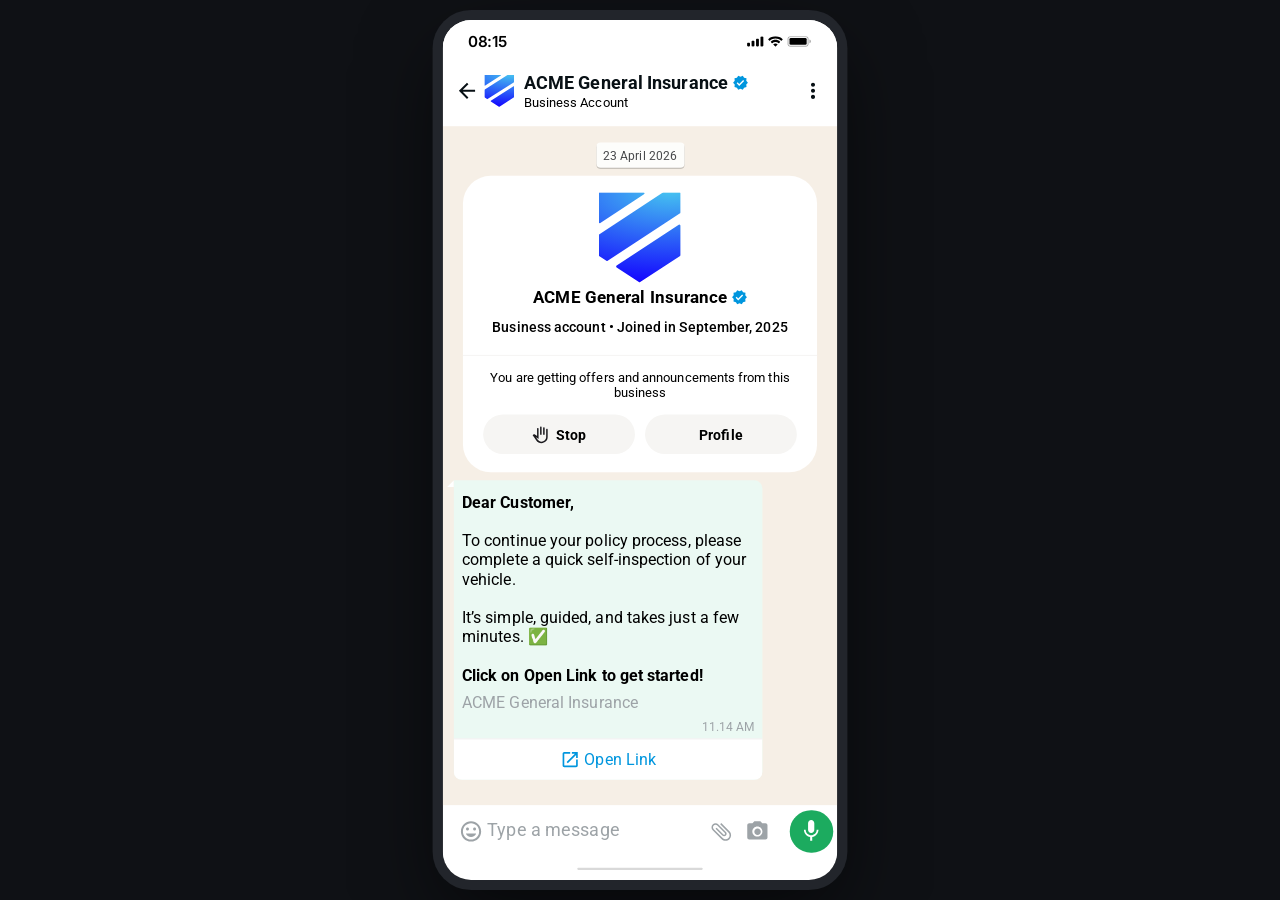
==== index.html @ b501cdfe "Initial commit: ACME Car Pre-Inspection prototype Co-Authored-By: Claude Opus 5.5 <noreply@anthropic" ====
<!doctype html>
<html lang="en">
<head>
<meta charset="utf-8">
<meta name="viewport" content="width=device-width, initial-scale=1, viewport-fit=cover, user-scalable=no">
<meta name="theme-color" content="#ffffff">
<title>ACME Car Pre-Inspection</title>


<link rel="stylesheet" href="css/fonts.css">
<link rel="stylesheet" href="css/base.css">
<link rel="stylesheet" href="css/screens/a-onboarding.css">
<link rel="stylesheet" href="css/screens/b-instructions.css">
<link rel="stylesheet" href="css/screens/c-stage1-photos.css">
<link rel="stylesheet" href="css/screens/d-videos.css">
<link rel="stylesheet" href="css/screens/e-walkaround.css">
<link rel="stylesheet" href="css/screens/f-review.css">
</head>
<body>
<div id="stage"></div>
<script src="js/core.js"></script>
<script src="js/components.js"></script>
<script src="js/screens/a-onboarding.js"></script>
<script src="js/screens/b-instructions.js"></script>
<script src="js/screens/c-stage1-photos.js"></script>
<script src="js/screens/d-videos.js"></script>
<script src="js/screens/e-walkaround.js"></script>
<script src="js/screens/f-review.js"></script>
<script src="js/flow.js"></script>
</body>
</html>
---- css/fonts.css ----
@font-face{font-family:'Poppins';font-style:normal;font-weight:400;font-display:swap;src:url(../assets/fonts/poppins-latin-400-normal.woff2) format('woff2');}
@font-face{font-family:'Inter';font-style:normal;font-weight:400;font-display:swap;src:url(../assets/fonts/inter-latin-400-normal.woff2) format('woff2');}
@font-face{font-family:'Poppins';font-style:normal;font-weight:500;font-display:swap;src:url(../assets/fonts/poppins-latin-500-normal.woff2) format('woff2');}
@font-face{font-family:'Inter';font-style:normal;font-weight:500;font-display:swap;src:url(../assets/fonts/inter-latin-500-normal.woff2) format('woff2');}
@font-face{font-family:'Poppins';font-style:normal;font-weight:600;font-display:swap;src:url(../assets/fonts/poppins-latin-600-normal.woff2) format('woff2');}
@font-face{font-family:'Inter';font-style:normal;font-weight:600;font-display:swap;src:url(../assets/fonts/inter-latin-600-normal.woff2) format('woff2');}
@font-face{font-family:'Poppins';font-style:normal;font-weight:700;font-display:swap;src:url(../assets/fonts/poppins-latin-700-normal.woff2) format('woff2');}
@font-face{font-family:'Inter';font-style:normal;font-weight:700;font-display:swap;src:url(../assets/fonts/inter-latin-700-normal.woff2) format('woff2');}
@font-face{font-family:'Inter';font-style:italic;font-weight:600;font-display:swap;src:url(../assets/fonts/inter-latin-600-italic.woff2) format('woff2');}
@font-face{font-family:'Montserrat';font-style:normal;font-weight:700;font-display:swap;src:url(../assets/fonts/montserrat-latin-700-normal.woff2) format('woff2');}
@font-face{font-family:'Roboto';font-style:normal;font-weight:400;font-display:swap;src:url(../assets/fonts/roboto-latin-400-normal.woff2) format('woff2');}
---- css/base.css ----
/* ACME Car Pre-Inspection prototype — tokens + shared components (values from Figma "ACME - V1") */
:root {
  --brand-primary: #1c3095;
  --brand-dark: #1a1a1a;
  --brand-light: #ffffff;
  --surface-bg: #ffffff;
  --surface-bg-brand: #f4f8fe;
  --fg-inverted: #ffffff;
  --fg-brand: #1c3095;
  --heading: #002767;
  --text: #212529;
  --grey: #9e9e9e;
  --success: #018522;
  --badge: #ffe8a1;
  --icon-btn-from: #fafafa;
  --icon-btn-to: #e7eefc;
  --font-primary: 'Poppins', sans-serif;
  --font-secondary: 'Inter', sans-serif;
  --status-h: 0px; /* set to 34px when the device frame (status bar) is visible */
}

* { box-sizing: border-box; margin: 0; padding: 0; }
html, body { height: 100%; }
body {
  background: #0f1115;
  overflow: hidden;
  font-family: var(--font-secondary);
  color: var(--text);
  -webkit-font-smoothing: antialiased;
  -webkit-tap-highlight-color: transparent;
  overscroll-behavior: none;
}
button { font: inherit; color: inherit; background: none; border: 0; cursor: pointer; }
img { display: block; }
p { word-break: break-word; }
[data-go], [data-action] { cursor: pointer; user-select: none; }

/* ---------- stage & screen ---------- */
#stage { position: fixed; left: 0; top: 0; transform-origin: 0 0; overflow: hidden; }
html.framed:not(.shot) #stage { border-radius: 28px; box-shadow: 0 0 0 10px #22252b, 0 30px 80px rgba(0,0,0,.6); }
.screen {
  position: relative; width: 100%; height: 100%; overflow: hidden;
  display: flex; flex-direction: column; align-items: center;
  background: var(--surface-bg);
}
.screen.scroll { overflow-y: auto; overflow-x: hidden; -webkit-overflow-scrolling: touch; }
.device-only { display: none !important; }
html.framed .device-only { display: flex !important; }
/* landscape on a phone: status bar keeps its slot (stage is shifted up by 34px) but is invisible */
html.phone-land .status-bar.device-only { display: flex !important; visibility: hidden; }

/* ---------- device chrome (desktop preview only) ---------- */
.status-bar {
  background: #fff; width: 100%; flex-shrink: 0;
  padding: 12px 24px 4px; align-items: center; justify-content: space-between;
}
.status-bar .time { font: 600 15px/normal 'Inter', sans-serif; letter-spacing: -0.3px; width: 40px; text-align: center; color: #000; }
.status-bar img { width: 67px; height: 11.333px; }
.chrome-ui {
  background: #fff; width: 100%; height: 56px; flex-shrink: 0;
  padding: 12px 13px 8px 10px; gap: 11px; align-items: center;
}
.chrome-ui .ic { width: 24px; height: 24px; flex-shrink: 0; }
.chrome-ui .cu-address { flex: 1 0 0; min-width: 1px; height: 36px; border-radius: 18px; background: #f1f3f4; position: relative; overflow: hidden; }
.chrome-ui .cu-content { position: absolute; left: 13px; top: 50%; transform: translateY(-50%); display: flex; gap: 10px; align-items: center; }
.chrome-ui .cu-content img { width: 14.139px; height: 12.608px; }
.chrome-ui .cu-url { font: 400 15px/13px 'Roboto', sans-serif; color: #000; white-space: nowrap; }
.chrome-ui .cu-url span { color: #4d4d4d; }
.chrome-ui .cu-right { display: flex; gap: 10px; align-items: center; }
.home-bar { width: 124px; height: 2px; border-radius: 10px; background: #d9d9d9; flex-shrink: 0; }
.home-indicator { width: 100%; justify-content: center; padding: 10px 0; flex-shrink: 0; }

/* ---------- header / navbar ---------- */
.header { display: flex; flex-direction: column; width: 100%; flex-shrink: 0; overflow: hidden; position: relative; z-index: 5; }
.navbar { height: 60px; width: 100%; display: flex; align-items: center; justify-content: space-between; padding: 12px 16px; }
.navbar .lhs { width: 96px; display: flex; align-items: center; flex-shrink: 0; }
.navbar .lhs img { width: 32.65px; height: 35.744px; }
.navbar .rhs { width: 100px; display: flex; gap: 8px; align-items: center; justify-content: flex-end; flex-shrink: 0; }
.icon-btn {
  width: 40px; height: 40px; border-radius: 100px; padding: 12px; flex-shrink: 0; position: relative;
  display: flex; align-items: center; justify-content: center;
  background: linear-gradient(to bottom, var(--icon-btn-from), var(--icon-btn-to));
  border: 1px solid #fff;
}
.icon-btn img { width: 20px; height: 20px; }
.icon-btn .ring { position: absolute; left: 50%; top: 50%; width: 40px; height: 40px; transform: translate(-50%, -50%) rotate(-90deg); pointer-events: none; }
.icon-btn .ring circle { fill: none; stroke: #002767; stroke-width: 1.6; }
.icon-btn .ring .track { opacity: .2; }
.icon-btn.muted img { opacity: .35; }
.icon-btn.muted .ring { display: none; }

/* stepper */
.stepper { display: flex; align-items: center; flex-shrink: 0; }
.step { display: flex; gap: 2px; align-items: center; justify-content: center; padding: 4px 6px; border-radius: 30px; flex-shrink: 0; border: 1px solid transparent; }
.step img { width: 12px; height: 12px; }
.step span { font: 500 10px/1.25 var(--font-primary); color: var(--brand-primary); white-space: nowrap; }
.step.current { background: var(--surface-bg-brand); }
.step.current.captured { border-color: var(--brand-primary); }
.step.done { background: var(--surface-bg-brand); }
.on-dark .step.done { background: var(--surface-bg); }
.step.todo { background: var(--surface-bg); border-color: var(--grey); }
.step.todo span { color: var(--grey); }
.step-line { width: 20px; height: 1px; flex-shrink: 0; background: var(--grey); opacity: .7; }

/* ---------- footer & buttons ---------- */
.footer { display: flex; flex-direction: column; gap: 12px; align-items: center; padding: 8px 0; width: 100%; flex-shrink: 0; }
.footer-row { display: flex; gap: 10px; height: 60px; align-items: center; justify-content: center; padding: 0 20px; width: 100%; }
.btn {
  display: flex; align-items: center; justify-content: center; padding: 16px 20px; border-radius: 10px;
  font: 700 16px/normal var(--font-secondary); letter-spacing: .5px; white-space: nowrap; text-align: center;
}
.btn-primary { background: var(--brand-primary); color: var(--fg-inverted); flex: 1 0 0; min-width: 1px; }
.btn-outline { background: #fff; border: 1px solid var(--brand-primary); color: var(--fg-brand); flex-shrink: 0; }
.btn[disabled], .btn.disabled { opacity: .4; pointer-events: none; }
.btn-modal { padding: 12px 16px; border-radius: 8px; width: 100%; flex: none; }

/* ---------- capture (landscape camera) ---------- */
.capture { background: #000; }
.cam-slot { position: absolute; inset: 0; overflow: hidden; background: #111; }
.cam-slot video, .cam-slot .cam-fallback { position: absolute; inset: 0; width: 100%; height: 100%; object-fit: cover; }
.cam-slot video { transform-origin: 50% 50%; }
.capture .header { position: absolute; left: 0; top: 0; }
.capture .navbar { background: transparent; }
.cutout { position: absolute; box-shadow: 0 0 0 3000px rgba(33,37,41,.7); pointer-events: none; z-index: 1; }
.cutout.ring::after { content: ''; position: absolute; inset: 1px; border: 2px solid rgba(255,255,255,.3); border-radius: 19px; }
.capture-col {
  position: absolute; right: 0; bottom: 0; height: 355px; padding: 0 20px; z-index: 4;
  display: flex; flex-direction: column; gap: 4px; align-items: center; justify-content: center;
}
.shutter { width: 56px; height: 56px; border-radius: 116.667px; background: #fff; position: relative; overflow: hidden; flex-shrink: 0; }
.shutter img { position: absolute; left: 14px; top: 14px; width: 28px; height: 28px; }
.shutter-label { font: 600 12px/normal var(--font-secondary); color: #fff; text-align: center; white-space: nowrap; }
.zoom { position: absolute; bottom: 30px; left: 32.5px; display: flex; flex-direction: column; gap: 4px; align-items: flex-start; border-radius: 5px; }
.zoom button { padding: 6px 10px; border-radius: 99px; font: 600 14px/normal var(--font-secondary); color: var(--brand-light); text-align: center; }
.zoom button.on { background: var(--brand-light); color: var(--brand-dark); }
.info-badge {
  position: absolute; left: 50%; bottom: 40px; transform: translateX(-50%); z-index: 4;
  background: rgba(33,37,41,.7); padding: 4px 10px; border-radius: 30px; display: flex; gap: 4px; align-items: center;
  font: 500 11px/1.2 'Inter', sans-serif; color: #fff; white-space: nowrap;
}
.capture .home-indicator { position: absolute; bottom: 0; left: 0; z-index: 4; }

/* instruction modal over capture */
.instr-overlay { position: absolute; left: 0; right: 0; top: var(--status-h); bottom: 0; background: rgba(0,0,0,.7); z-index: 10; overflow: hidden; }
.instr-modal {
  position: absolute; left: 50%; bottom: 32px; transform: translateX(-50%);
  width: 480px; height: 292px; padding: 20px; border-radius: 16px; overflow: hidden;
  border: 1px solid var(--brand-light); background: var(--brand-light);
  display: flex; flex-direction: column; align-items: center; justify-content: space-between;
  box-shadow: 0 241px 67px 0 rgba(0,39,103,0), 0 154px 62px 0 rgba(0,39,103,.01), 0 87px 52px 0 rgba(0,39,103,.05), 0 39px 39px 0 rgba(0,39,103,.09), 0 10px 21px 0 rgba(0,39,103,.1);
}
.instr-modal .bg { position: absolute; left: -1px; top: -1px; width: 480px; height: 292px; pointer-events: none; }
.instr-modal .title { position: relative; font: 600 24px/1.2 var(--font-primary); color: var(--brand-light); text-align: center; width: 100%; }
.instr-modal .btn { position: relative; }

/* captured review (landscape) */
.captured-img { flex: 1 0 0; min-height: 1px; aspect-ratio: 662/272; border-radius: 12px; overflow: hidden; position: relative; background: #e9edf5; cursor: zoom-in; }
.captured-img img, .captured-img video { position: absolute; inset: 0; width: 100%; height: 100%; object-fit: cover; }
.captured-footer { width: 480px; }

/* fullscreen preview */
.fs { background: #000; }
.fs .media { flex: 1 0 0; min-height: 1px; aspect-ratio: 662/272; position: relative; overflow: hidden; }
.fs .media img, .fs .media video { position: absolute; inset: 0; width: 100%; height: 100%; object-fit: cover; }
.fs .close { position: absolute; right: 20px; top: calc(var(--status-h) + 10px); width: 40px; height: 40px; padding: 12px; border-radius: 100px; display: flex; align-items: center; justify-content: center; z-index: 5; }
.fs .close img { width: 24px; height: 24px; flex-shrink: 0; }

/* camera unavailable notice */
.cam-error { position: absolute; left: 50%; top: 50%; transform: translate(-50%,-50%); color: #fff; font: 500 13px/1.4 var(--font-secondary); text-align: center; width: 360px; z-index: 3; }
.cam-error label { display: inline-block; margin-top: 10px; padding: 8px 14px; border-radius: 8px; background: #fff; color: var(--brand-primary); font-weight: 700; cursor: pointer; }

/* screen index (review helper) */
.index-list { width: 100%; padding: 16px; display: flex; flex-direction: column; gap: 4px; }
.index-list a { font: 500 13px/1.4 var(--font-secondary); color: var(--brand-primary); text-decoration: none; padding: 6px 8px; border-radius: 6px; background: var(--surface-bg-brand); }
.index-list h3 { font: 600 14px/1.4 var(--font-primary); margin-top: 12px; color: var(--heading); }
.captured { background: #fff; }
---- css/screens/a-onboarding.css ----
/* Group A — Entry & Onboarding */

/* Welcome (516:22300) */
.welcome { background: var(--surface-bg-brand); }
.welcome .header { background: transparent; }
.welcome .welcome-fade { position: absolute; left: 0; top: 90px; width: 390px; height: 195px; background: linear-gradient(to bottom, #fff, rgba(255,255,255,0)); pointer-events: none; }
html:not(.framed) .welcome .welcome-fade { top: 0; }
.welcome .body { flex: 1 0 0; min-height: 1px; width: 100%; padding: 0 20px 20px; display: flex; flex-direction: column; gap: 32px; position: relative; }
.welcome .hero { flex: 1 0 0; min-height: 1px; display: flex; flex-direction: column; gap: 32px; align-items: center; padding-top: 12px; width: 100%; }
.welcome .title { font: 700 28px/1.2 var(--font-primary); color: #002767; text-align: center; width: 100%; }
.welcome .plate-card {
  flex: 1 0 0; min-height: 1px; width: 100%; padding: 20px; border-radius: 20px; overflow: hidden;
  background: #f7f7f7; border: 1px solid #fff; display: flex; align-items: center; justify-content: center;
  box-shadow: 0 87px 52px 0 rgba(0,39,103,.05);
}
.welcome .plate { background: #f2f2f2; border: 2px solid #808080; border-radius: 6px; padding: 6px 12px; font: 700 20px/1.2 'Montserrat', sans-serif; color: #212529; white-space: nowrap; }
.welcome .content { display: flex; flex-direction: column; gap: 8px; width: 100%; }
.welcome .copy { display: flex; flex-direction: column; gap: 4px; text-align: center; color: #212529; line-height: 1.2; }
.welcome .copy .h { font: 600 16px/1.2 var(--font-primary); }
.welcome .copy .s { font: 400 12px/1.2 var(--font-secondary); }
.welcome .badges { display: flex; flex-wrap: wrap; gap: 8px; justify-content: center; align-items: center; }
.welcome .badge { background: var(--badge); display: flex; gap: 4px; align-items: center; justify-content: center; padding: 4px 10px; border-radius: 30px; }
.welcome .badge img { width: 12px; height: 12px; }
.welcome .badge span { font: 600 11px/1 var(--font-primary); color: #212529; white-space: nowrap; }
.welcome .steps-card { background: #fff; border-radius: 20px; padding: 20px; width: 100%; flex-shrink: 0; filter: drop-shadow(0 87px 26px rgba(0,39,103,.05)); display: flex; flex-direction: column; gap: 8px; }
.welcome .icons { display: flex; align-items: center; width: 100%; }
.welcome .icons .col { flex: 1 0 0; min-width: 1px; display: flex; align-items: center; justify-content: center; }
.welcome .icons .line { flex: 1 0 0; min-width: 1px; height: 0; border-top: 1px dashed rgba(28,48,149,.3); }
.welcome .icons .line.none { border-color: transparent; }
.welcome .icons .tile { width: 48px; height: 48px; border-radius: 8px; background: #e7eefc; position: relative; overflow: hidden; flex-shrink: 0; }
.welcome .icons .tile img { position: absolute; left: 4px; top: 4px; width: 40px; height: 40px; }
.welcome .texts { display: flex; gap: 4px; align-items: flex-start; text-align: center; color: #212529; }
.welcome .texts > div { flex: 1 0 0; min-width: 1px; display: flex; flex-direction: column; gap: 4px; align-self: stretch; }
.welcome .texts .h { font: 600 14px/1.2 var(--font-primary); }
.welcome .texts .s { font: 400 12px/1.35 var(--font-secondary); }
.welcome .info-line { display: flex; gap: 4px; align-items: center; justify-content: center; width: 100%; }
.welcome .info-line img { width: 16px; height: 16px; }
.welcome .info-line p { font: 400 12px/1.2 var(--font-secondary); color: #018522; white-space: nowrap; }

/* Volume warning (516:22323) — Welcome underneath + modal */
.volume .vol-overlay { position: absolute; left: 0; right: 0; top: 90px; bottom: 0; background: rgba(0,0,0,.7); z-index: 20; overflow: hidden; display: flex; align-items: center; justify-content: center; }
html:not(.framed) .volume .vol-overlay { top: 0; }
.volume .vol-modal {
  width: 358px; height: 330px; padding: 24px; border-radius: 16px; overflow: hidden; background: var(--brand-light);
  display: flex; flex-direction: column; align-items: center;
  box-shadow: 0 241px 67px 0 rgba(0,39,103,0), 0 154px 62px 0 rgba(0,39,103,.01), 0 87px 52px 0 rgba(0,39,103,.05), 0 39px 39px 0 rgba(0,39,103,.09), 0 10px 21px 0 rgba(0,39,103,.1);
}
.volume .vol-copy { display: flex; flex-direction: column; gap: 8px; width: 100%; text-align: center; flex-shrink: 0; }
.volume .vol-copy .t { font: 700 24px/1.2 var(--font-primary); color: var(--brand-dark); height: 29px; }
.volume .vol-copy .d { font: 400 14px/1.35 var(--font-secondary); color: #212529; }
.volume .vol-img { flex: 1 0 0; min-height: 1px; aspect-ratio: 1536/1024; position: relative; }
.volume .vol-img img { position: absolute; inset: 0; width: 100%; height: 100%; object-fit: cover; }
.volume .vol-foot { display: flex; width: 100%; flex-shrink: 0; }
.volume .vol-foot .btn { flex: 1 0 0; }

/* Loading (2:1402) + Submitting (536:34632) */
.loading-a { background: var(--surface-bg); }
.loading-a .body { flex: 1 0 0; min-height: 1px; width: 100%; padding: 20px; display: flex; flex-direction: column; gap: 32px; align-items: center; justify-content: center; }
.loading-a .brand { width: 77.393px; height: 84.728px; }
.loading-a .col { display: flex; flex-direction: column; gap: 20px; align-items: center; width: 100%; }
.loading-a .plate { position: relative; overflow: hidden; background: #f2f2f2; border: 2px solid #808080; border-radius: 6px; padding: 6px 12px; display: flex; align-items: center; justify-content: center; }
.loading-a .plate p { position: relative; font: 700 20px/1.2 'Montserrat', sans-serif; color: #212529; white-space: nowrap; text-align: center; }
.loading-a .shine { position: absolute; left: -76px; top: -26px; width: 80px; height: 100px; animation: a-plate-shine 1.6s ease-in-out infinite; }
.loading-a .shine i { position: absolute; width: 20px; height: 80px; left: 20.66px; top: 1.64px; background: #ccc; transform: rotate(30deg); }
.loading-a .shine i + i { width: 10px; left: 45.65px; top: 13.14px; }
@keyframes a-plate-shine { 0% { transform: translateX(0); } 65%, 100% { transform: translateX(300px); } }
.loading-a .msg { font: 400 12px/1.2 var(--font-secondary); color: #212529; text-align: center; width: 100%; }

/* Prerequisites (77:9413 …) */
.prereq { background: var(--surface-bg-brand); }
.prereq .header { background: transparent; }
.prereq .prereq-fade { position: absolute; left: 0; top: 90px; width: 390px; height: 195px; background: linear-gradient(to bottom, #fff, rgba(255,255,255,0)); pointer-events: none; }
html:not(.framed) .prereq .prereq-fade { top: 0; }
.prereq .body { flex: 1 0 0; min-height: 1px; width: 100%; padding: 20px; display: flex; flex-direction: column; gap: 12px; position: relative; }
.prereq.done .body { padding-bottom: 20px; }
.prereq .titles { display: flex; flex-direction: column; gap: 8px; width: 100%; flex-shrink: 0; }
.prereq .titles .h { font: 700 28px/1.2 var(--font-primary); color: #002767; white-space: pre-wrap; }
.prereq .titles .s { font: 400 16px/1.5 var(--font-secondary); color: #212529; }
.prereq .card {
  flex: 1 0 0; min-height: 1px; width: 100%; overflow-x: hidden; overflow-y: auto; scrollbar-width: none; background: var(--surface-bg); border-radius: 20px; padding: 16px 12px;
  display: flex; flex-direction: column; gap: 16px; box-shadow: 0 87px 52px 0 rgba(0,39,103,.05);
}
.prereq .tabs { display: flex; gap: 12px; height: 5px; width: 100%; flex-shrink: 0; }
.prereq .tabs > div { flex: 1 0 0; min-width: 1px; height: 5px; border-radius: 99px; background: #f7f7f7; transition: background .3s; }
.prereq .tabs > div.on { background: var(--brand-primary); }
.prereq .list { display: flex; flex-direction: column; gap: 8px; width: 100%; }
.prereq .pi { padding: 12px; border-radius: 12px; width: 100%; display: flex; flex-direction: column; gap: 12px; }
.prereq .pi.open { background: var(--surface-bg-brand); }
.prereq .pi-row { display: flex; gap: 12px; align-items: center; width: 100%; }
.prereq .pi.open .pi-row { align-items: flex-start; }
.prereq .pi-icon { width: 36px; height: 36px; border-radius: 6px; background: var(--surface-bg-brand); position: relative; overflow: hidden; flex-shrink: 0; }
.prereq .pi-icon img { position: absolute; left: 3px; top: 3px; width: 30px; height: 30px; }
.prereq .pi-body { flex: 1 0 0; min-width: 1px; display: flex; flex-direction: column; gap: 4px; color: #212529; line-height: 1.2; }
.prereq .pi-body .h { font: 600 14px/1.2 var(--font-primary); }
.prereq .pi-body .s { font: 400 12px/1.2 var(--font-secondary); }
.prereq .pi-state { width: 22px; height: 22px; flex-shrink: 0; }
.prereq .pi-cta { display: flex; justify-content: flex-end; width: 100%; }
.prereq .pi-done { flex: none; padding: 12px 16px; border-radius: 8px; line-height: 19px; }

/* WhatsApp (2:1418) */
@font-face { font-family: 'Roboto'; font-style: normal; font-weight: 500; font-display: swap; src: url(../../assets/a/roboto-latin-500-normal.woff2) format('woff2'); }
@font-face { font-family: 'Roboto'; font-style: normal; font-weight: 700; font-display: swap; src: url(../../assets/a/roboto-latin-700-normal.woff2) format('woff2'); }
.wa { background: #fff; font-family: 'Roboto', sans-serif; color: #000; }
.wa .wa-status { width: 100%; flex-shrink: 0; display: flex; flex-direction: column; }
.wa .ic24 { width: 24px; height: 24px; flex-shrink: 0; }
.wa .wa-bar { background: #fff; width: 100%; height: 70px; flex-shrink: 0; display: flex; gap: 4px; align-items: center; padding: 16px 12px; }
.wa .biz { flex: 1 0 0; min-width: 1px; display: flex; gap: 8px; align-items: center; }
.wa .biz-logo { width: 32px; height: 32px; border-radius: 999px; display: flex; align-items: center; justify-content: center; flex-shrink: 0; }
.wa .biz-logo img { width: 29.022px; height: 31.773px; flex-shrink: 0; }
.wa .biz-text { flex: 1 0 0; min-width: 1px; display: flex; flex-direction: column; gap: 2px; justify-content: center; }
.wa .biz-name { display: flex; gap: 4px; align-items: center; }
.wa .biz-name p { font: 700 18px/normal 'Roboto', sans-serif; color: #081015; white-space: nowrap; }
.wa .biz-name img { width: 16px; height: 16px; }
.wa .biz-sub { font: 400 13px/normal 'Roboto', sans-serif; color: #000; }
.wa .wa-chat { flex: 1 0 0; min-height: 1px; width: 100%; background: #f6efe6; overflow-x: hidden; overflow-y: auto; scrollbar-width: none; display: flex; align-items: flex-start; }
.wa .wa-stack { flex: 1 0 0; min-width: 1px; display: flex; flex-direction: column; gap: 8px; justify-content: flex-end; padding: 16px 4px 10px; }
.wa .wa-date { display: flex; justify-content: center; padding: 0 10px; width: 100%; flex-shrink: 0; }
.wa .wa-date span { background: #fdfdfb; height: 25px; padding: 5px 7px; border-radius: 4px; filter: drop-shadow(0 1px .5px rgba(0,0,0,.25)); font: 400 12px/normal 'Roboto', sans-serif; color: #48494b; white-space: nowrap; display: flex; align-items: center; }
.wa .wa-info { padding: 0 16px; width: 100%; flex-shrink: 0; }
.wa .wa-card { background: #fff; height: 293px; border-radius: 27.467px; padding: 16px 0; display: flex; flex-direction: column; gap: 14px; align-items: center; width: 100%; }
.wa .wa-card-top { display: flex; flex-direction: column; gap: 20px; width: 100%; align-items: center; }
.wa .wa-card-id { display: flex; flex-direction: column; gap: 4px; align-items: center; padding: 0 22.889px; width: 100%; }
.wa .wa-card-logo { width: 90px; height: 90px; border-radius: 999px; display: flex; align-items: center; justify-content: center; flex-shrink: 0; }
.wa .wa-card-logo img { width: 81.626px; height: 89.361px; flex-shrink: 0; }
.wa .wa-card-names { display: flex; flex-direction: column; gap: 10.681px; align-items: center; width: 100%; }
.wa .wa-card-names .n { display: flex; gap: 3.052px; align-items: center; }
.wa .wa-card-names .n p { font: 700 17px/normal 'Roboto', sans-serif; white-space: nowrap; }
.wa .wa-card-names .n img { width: 16px; height: 16px; }
.wa .wa-card-names .s { font: 500 14px/normal 'Roboto', sans-serif; white-space: nowrap; }
.wa .wa-line { width: 100%; height: 0; border-top: .76px solid #f6f5f3; }
.wa .wa-card-bottom { display: flex; flex-direction: column; gap: 14px; align-items: center; padding: 0 20px; width: 100%; }
.wa .wa-card-bottom > p { font: 400 13px/normal 'Roboto', sans-serif; text-align: center; width: 100%; }
.wa .wa-pills { display: flex; gap: 10px; width: 100%; }
.wa .pill { flex: 1 0 0; min-width: 1px; height: 39.674px; padding: 8px; border-radius: 19.837px; background: #f6f5f3; display: flex; gap: 6px; align-items: center; justify-content: center; }
.wa .pill img { width: 18px; height: 18px; }
.wa .pill span { font: 700 14px/normal 'Roboto', sans-serif; white-space: nowrap; }
.wa .wa-msg { display: flex; width: 376px; flex-shrink: 0; }
.wa .wa-msg .tail { width: 7px; flex-shrink: 0; display: flex; justify-content: flex-end; align-items: flex-start; }
.wa .wa-msg .tail img { width: 7px; height: 7px; transform: scaleY(-1); }
.wa .wa-msg .gap { width: 64px; flex-shrink: 0; }
.wa .bubble { flex: 1 0 0; min-width: 1px; overflow: hidden; background: #ebf9f3; border-radius: 0 8px 8px 8px; padding-top: 8px; display: flex; flex-direction: column; }
.wa .bubble .body { padding: 4px 8px; font: 400 16px/normal 'Roboto', sans-serif; color: #000; }
.wa .bubble .body b { font-weight: 700; }
.wa .bubble .foot { padding: 4px 8px; font: 400 16px/normal 'Roboto', sans-serif; color: #9da3a7; }
.wa .bubble .time { padding: 4px 8px; font: 400 12px/normal 'Roboto', sans-serif; color: #9da3a7; text-align: right; }
.wa .bubble .link { background: #fff; border-top: 1px solid #eee; padding: 10px 0; display: flex; gap: 4px; align-items: flex-start; justify-content: center; width: 100%; cursor: pointer; text-decoration: none; }
.wa .bubble .link:active { background: #f2f2f2; }
.wa .bubble .link img { width: 20px; height: 20px; }
.wa .bubble .link span { font: 400 16px/normal 'Roboto', sans-serif; color: #0096de; white-space: nowrap; }
.wa .wa-input { display: flex; gap: 8px; align-items: center; padding: 2px 4px; width: 100%; flex-shrink: 0; }
.wa .wa-input .field { flex: 1 0 0; min-width: 1px; background: #fff; border-radius: 36px; padding: 12px; display: flex; align-items: center; justify-content: space-between; }
.wa .wa-input .l { display: flex; gap: 4px; align-items: flex-start; }
.wa .wa-input .l span { font: 400 18px/normal 'Roboto', sans-serif; color: #9da3a7; white-space: nowrap; }
.wa .wa-input .r { display: flex; gap: 12px; align-items: flex-start; }
.wa .wa-input .mic { background: #1cab5f; padding: 8.55px; border-radius: 32.063px; flex-shrink: 0; display: flex; }
.wa .wa-input .mic img { width: 25.65px; height: 25.65px; }
---- css/screens/b-instructions.css ----
/* group b-instructions */

/* ---------- Permissions (42:4656) ---------- */
.b-perm { background: #fff; }
.b-perm .body { flex: 1 0 0; min-height: 1px; width: 100%; padding: 20px; display: flex; flex-direction: column; gap: 24px; }
.b-perm .title-block, .b-ag .title-block { display: flex; flex-direction: column; gap: 8px; width: 100%; }
.b-perm .title-block .h, .b-ag .title-block .h { font: 700 28px/1.2 var(--font-primary); color: #002767; }
.b-perm .title-block .s, .b-ag .title-block .s { font: 400 16px/1.5 var(--font-secondary); color: #212529; }
.b-perm .list { flex: 1 0 0; min-height: 1px; display: flex; flex-direction: column; gap: 12px; width: 100%; }
.b-perm .item { background: #fff; border: 1px solid #f2f2f2; border-radius: 12px; padding: 12px; display: flex; gap: 12px; align-items: center; width: 100%; cursor: pointer; }
.b-perm .tile { width: 48px; height: 48px; border-radius: 8px; background: var(--surface-bg-brand); position: relative; overflow: hidden; flex-shrink: 0; }
.b-perm .tile img { position: absolute; left: 4px; top: 4px; width: 40px; height: 40px; }
.b-perm .txt { flex: 1 0 0; min-width: 1px; display: flex; flex-direction: column; gap: 4px; color: #212529; line-height: 1.2; }
.b-perm .txt .ih { font: 400 14px/1.2 var(--font-primary); }
.b-perm .txt .is { font: 400 12px/1.2 var(--font-secondary); }
.b-perm .radio { width: 22px; height: 22px; flex-shrink: 0; }
.b-perm .badge-wrap { width: 100%; padding: 0 20px; flex-shrink: 0; }
.b-perm .secure { background: #f7fbf9; border: 1px solid #ddf6ec; border-radius: 12px; padding: 12px; display: flex; gap: 12px; align-items: center; }
.b-perm .secure .shield { width: 48px; height: 48px; flex-shrink: 0; }
.b-perm .secure .col { flex: 1 0 0; min-width: 1px; display: flex; flex-direction: column; gap: 4px; }
.b-perm .secure .t { font: 400 12px/1.35 var(--font-secondary); color: #212529; }
.b-perm .secure .ok { display: flex; gap: 4px; align-items: center; }
.b-perm .secure .ok img { width: 16px; height: 16px; }
.b-perm .secure .ok p { font: 600 12px/1.2 var(--font-secondary); color: #018522; white-space: nowrap; }
.b-perm .fcol { display: flex; flex-direction: column; gap: 4px; width: 100%; }
.b-perm .note { font: 400 11px/1.3 var(--font-secondary); color: #212529; text-align: center; white-space: nowrap; }

/* Mock Android permission dialogs (2:1558 / 2:1572 / 2:1586) */
.b-dlg .dlg-ov { position: absolute; inset: 0; z-index: 20; background: rgba(0,0,0,.7); display: flex; align-items: center; justify-content: center; }
.b-dlg .dlg { background: #3c4043; width: 314px; padding: 20px; border-radius: 24px; display: flex; flex-direction: column; gap: 20px; align-items: center; overflow: hidden; }
.b-dlg .dlg-top { width: 274px; display: flex; flex-direction: column; gap: 20px; align-items: center; }
.b-dlg .dlg-top img { width: 24px; height: 24px; }
.b-dlg .dlg-top p { font: 400 18px/normal 'Roboto', sans-serif; color: #f2eff5; text-align: center; letter-spacing: -0.018px; width: 100%; }
.b-dlg .dlg-top b { font-weight: 700; }
.b-dlg .dlg-btns { width: 272px; height: 160px; padding: 4px 0; display: flex; flex-direction: column; gap: 4px; justify-content: center; }
.b-dlg .dlg-btns button { height: 48px; width: 272px; background: #dbe2ff; border-radius: 4px; font: 400 12px/normal 'Roboto', sans-serif; color: #333; letter-spacing: -0.06px; flex-shrink: 0; }
.b-dlg .dlg-btns button:first-child { border-radius: 12px 12px 4px 4px; }
.b-dlg .dlg-btns button:last-child { border-radius: 4px 4px 12px 12px; }

/* ---------- Agendas (132:37475, 143:44294) ---------- */
.b-ag { background: var(--surface-bg-brand); }
.b-ag .header { background: transparent; }
.b-ag .ag-fade { position: absolute; left: 0; top: 90px; width: 390px; height: 195px; background: linear-gradient(to bottom, #fff, rgba(255,255,255,0)); pointer-events: none; }
html:not(.framed) .b-ag .ag-fade { top: 0; }
.b-ag .body { flex: 1 0 0; min-height: 1px; width: 100%; padding: 20px; display: flex; flex-direction: column; align-items: center; gap: 24px; position: relative; }
.b-ag .body.s2 { padding: 12px 20px 20px; }
.b-ag .rec { background: rgba(0,0,0,.1); display: flex; gap: 4px; align-items: center; padding: 4px 8px 4px 6px; border-radius: 100px; flex-shrink: 0; }
.b-ag .rec img { width: 10px; height: 10px; }
.b-ag .rec span { font: 400 10px/1 var(--font-primary); color: #1a1a1a; letter-spacing: .5px; white-space: nowrap; }
.b-ag .stack { display: flex; flex-direction: column; gap: 24px; width: 100%; }
.b-ag .list { display: flex; flex-direction: column; gap: 8px; width: 100%; }
.b-ag .item { background: #fff; border: 1px solid #f2f2f2; border-radius: 12px; padding: 8px; display: flex; gap: 12px; align-items: flex-start; width: 100%; }
.b-ag .thumb { width: 107px; height: 60px; border-radius: 8px; overflow: hidden; position: relative; flex-shrink: 0; }
.b-ag .thumb img { position: absolute; inset: 0; width: 100%; height: 100%; object-fit: cover; }
.b-ag .thumb.tile { background: transparent; }
.b-ag .meta { flex: 1 0 0; min-width: 1px; align-self: stretch; display: flex; gap: 12px; align-items: flex-start; padding: 4px 0; }
.b-ag .meta .txt { flex: 1 0 0; min-width: 1px; height: 100%; display: flex; flex-direction: column; justify-content: space-between; }
.b-ag .meta .name { font: 500 14px/1.2 var(--font-primary); color: #1a1a1a; }
.b-ag .meta .sub { font: 400 12px/1.3 var(--font-secondary); color: #212529; }
.b-ag .status { background: #e7eefc; height: 22px; padding: 2px 6px; border-radius: 100px; display: flex; align-items: center; flex-shrink: 0; font: 500 10px/1.2 var(--font-secondary); color: #002767; white-space: nowrap; }
.b-ag .badge-wrap { width: 100%; padding: 0 20px; flex-shrink: 0; position: relative; }
.b-ag .hint { background: #fff; border-radius: 8px; padding: 8px 12px; display: flex; gap: 8px; align-items: center; }
.b-ag .hint img { width: 32px; height: 32px; flex-shrink: 0; }
.b-ag .hint p { font: 400 12px/1.3 var(--font-secondary); color: #212529; white-space: nowrap; }

/* ---------- Instruction sheets over the agenda (46:5913, 46:6097, 46:6272, 77:9803) ---------- */
.b-instr .b-ov { position: absolute; left: 0; right: 0; bottom: 0; top: 0; z-index: 20; background: rgba(0,0,0,.7); overflow: hidden; }
html.framed .b-instr .b-ov { top: 90px; }
.b-instr .sheet {
  position: absolute; left: 50%; bottom: 8px; transform: translateX(-50%); width: 374px; height: 600px; max-height: calc(100% - 16px);
  background: #fff; border-radius: 16px; padding: 12px 24px 24px; display: flex; flex-direction: column; gap: 32px; align-items: center; overflow: hidden;
  box-shadow: 0 241px 67px 0 rgba(0,39,103,0), 0 154px 62px 0 rgba(0,39,103,.01), 0 87px 52px 0 rgba(0,39,103,.05), 0 39px 39px 0 rgba(0,39,103,.09), 0 10px 21px 0 rgba(0,39,103,.1);
}
.b-instr .sheet.hug { height: auto; }
.b-instr .grab { width: 48px; height: 4px; border-radius: 10px; background: #d9d9d9; flex-shrink: 0; }
.b-instr .st { font: 700 24px/1.2 var(--font-primary); color: var(--brand-primary); text-align: center; width: 100%; flex-shrink: 0; }
.b-instr .cta { display: flex; flex-direction: column; gap: 8px; width: 100%; flex-shrink: 0; }
.b-instr .cta p { font: 400 14px/1.5 var(--font-secondary); color: #1a1a1a; text-align: center; }
.b-instr .bonnet { width: 100%; display: flex; flex-direction: column; align-items: flex-end; flex-shrink: 1; min-height: 1px; }
.b-instr .bonnet img { width: 350px; height: 358px; max-height: 100%; object-fit: contain; object-position: right center; flex-shrink: 0; }
.b-instr .bsteps { flex: 1 0 0; min-height: 1px; width: 100%; display: flex; flex-direction: column; gap: 32px; padding: 4px 0; }
.b-instr .bstep { flex: 1 0 0; min-height: 1px; display: flex; gap: 12px; position: relative; }
.b-instr .bstep .bnum { width: 30px; height: 30px; margin-top: -4px; border-radius: 32px; background: var(--brand-primary); display: flex; align-items: center; justify-content: center; flex-shrink: 0; }
.b-instr .bstep .bnum span { font: 600 16px/1.2 var(--font-primary); color: #fff; }
.b-instr .bstep:first-child::before {
  content: ''; position: absolute; left: 14.5px; width: 1px; top: 26px; bottom: -28px;
  background: repeating-linear-gradient(to bottom, rgba(0,0,0,.3) 0 4px, transparent 4px 8px);
}
.b-instr .bstep .content { flex: 1 0 0; min-width: 1px; display: flex; flex-direction: column; gap: 12px; }
.b-instr .bstep .sh { font: 500 18px/1.2 var(--font-primary); color: #1a1a1a; }
.b-instr .bstep .sh b { font-weight: 700; }
.b-instr .bstep .sb { flex: 1 0 0; min-height: 1px; display: flex; align-items: center; justify-content: center; }
.b-instr .bstep .sb img { height: 100%; max-height: 128px; max-width: 100%; object-fit: contain; }
.b-instr .bstep .sb.photo { border-radius: 16px; overflow: hidden; }
.b-instr .bstep .sb.photo img { width: 100%; max-height: none; object-fit: cover; }
.b-instr .ctx-modal {
  position: absolute; left: 50%; top: 50%; transform: translate(-50%, -50%); width: 350px; height: 400px; max-height: calc(100% - 16px);
  background: #fff; border-radius: 16px; padding: 24px; display: flex; flex-direction: column; gap: 32px; align-items: center; overflow: hidden;
  box-shadow: 0 241px 67px 0 rgba(0,39,103,0), 0 154px 62px 0 rgba(0,39,103,.01), 0 87px 52px 0 rgba(0,39,103,.05), 0 39px 39px 0 rgba(0,39,103,.09), 0 10px 21px 0 rgba(0,39,103,.1);
}
.b-instr .ctx-modal .st { color: #002767; }
.b-instr .ctx-modal .cb { flex: 1 0 0; min-height: 1px; width: 100%; display: flex; align-items: center; justify-content: center; }
.b-instr .ctx-modal .cb img { width: 100%; max-height: 100%; object-fit: contain; }
.b-instr .ctx-modal .cta p { color: #212529; }

/* ---------- Rotate prompts (150:45265, 155:65376, 143:44412, 155:67255) ---------- */
.b-rot { background: #000; }
.b-rot .rot-bg { position: absolute; left: 50%; top: 50%; pointer-events: none; }
.b-rot .rot-bg > .screen { position: absolute; inset: 0; width: 100%; height: 100%; }
.b-rot .rot-bg.land { width: 850px; height: 390px; margin: -195px 0 0 -425px; transform: rotate(90deg); }
.b-rot .rot-bg.port { width: 390px; height: 850px; margin: -425px 0 0 -195px; transform: rotate(-90deg); }
.b-rot .rot-ov { position: absolute; inset: 0; z-index: 30; background: rgba(0,0,0,.7); display: flex; align-items: center; justify-content: center; }
html.framed .b-rot-p .rot-ov { right: 34px; }
html.framed .b-rot-l .rot-ov { left: 90px; }
.b-rot .rot-modal {
  width: 295px; background: #fff; border-radius: 16px; padding: 20px 20px 32px; display: flex; flex-direction: column; gap: 32px; align-items: center; overflow: hidden;
  box-shadow: 0 241px 67px 0 rgba(0,39,103,0), 0 154px 62px 0 rgba(0,39,103,.01), 0 87px 52px 0 rgba(0,39,103,.05), 0 39px 39px 0 rgba(0,39,103,.09), 0 10px 21px 0 rgba(0,39,103,.1);
}
.b-rot-l .rot-modal { transform: translateX(.5px); }
.b-rot .rot-modal p { font: 600 20px/1.2 var(--font-primary); color: #002767; text-align: center; width: 100%; }
.b-rot .rot-modal .ic { width: 64px; height: 64px; display: flex; align-items: center; justify-content: center; }
.b-rot .rot-modal .ic img { width: 64px; height: 64px; }
/* portrait prompt: icon as-is, rocks counter-clockwise (arrow direction) to landscape; landscape prompt: icon rotated -90° + mirrored (Figma), rocks clockwise back to portrait */
.b-rot-p .rot-modal .ic img { animation: b-rock-p 2.4s ease-in-out infinite; }
.b-rot-l .rot-modal .ic img { transform: rotate(-90deg) scaleX(-1); animation: b-rock-l 2.4s ease-in-out infinite; }
@keyframes b-rock-p { 0%, 25% { transform: rotate(0deg); } 55%, 80% { transform: rotate(-90deg); } 100% { transform: rotate(0deg); } }
@keyframes b-rock-l { 0%, 25% { transform: rotate(-90deg) scaleX(-1); } 55%, 80% { transform: rotate(0deg) scaleX(-1); } 100% { transform: rotate(-90deg) scaleX(-1); } }
html.shot .b-rot .rot-modal .ic img { animation: none; }
---- css/screens/c-stage1-photos.css ----
/* group c-stage1-photos */

/* White instruction / selection modal (RC type 46:6545, RC instructions 466:42638 / 136:40880 / 136:39943) */
.c-rc .instr-modal.c-sheet { justify-content: center; gap: 20px; border: 0; }
.c-rc .c-sheet .title { color: var(--heading); flex-shrink: 0; }
.c-rc .c-sheet-img { position: relative; flex: 1 0 0; min-height: 1px; width: 100%; }
.c-rc .c-sheet-img img { position: absolute; max-width: none; pointer-events: none; }
.c-rc .c-sheet .btn-modal { flex-shrink: 0; }

/* RC type cards */
.c-type .c-types { position: relative; flex: 1 0 0; min-height: 1px; width: 100%; display: flex; gap: 12px; align-items: flex-start; }
.c-type .c-type-card {
  position: relative; flex: 1 0 0; min-width: 1px; height: 100%; padding: 12px; border-radius: 16px; overflow: hidden;
  background: #f7f7f7; display: flex; flex-direction: column; gap: 10px; align-items: center; text-align: left;
}
.c-type .c-type-card.sel { background: var(--surface-bg-brand); }
.c-type .c-type-card.sel::after { content: ""; position: absolute; inset: 0; border: 1px solid var(--brand-primary); border-radius: 16px; pointer-events: none; }
.c-type .c-type-head { display: flex; gap: 4px; align-items: center; width: 100%; flex-shrink: 0; }
.c-type .c-type-head p { flex: 1 0 0; min-width: 1px; font: 600 14px/1.2 var(--font-primary); color: var(--brand-dark); }
.c-type .c-type-card.sel .c-type-head p { color: var(--brand-primary); }
.c-type .c-type-head img { width: 20px; height: 20px; flex-shrink: 0; }
.c-type .c-type-img { position: absolute; top: 36px; height: 104px; max-width: none; pointer-events: none; }
.c-type .c-type-card.dim .c-type-head, .c-type .c-type-card.dim .c-type-img { opacity: .8; }
.c-type .btn-modal.c-disabled { background: #96999e; color: #e5e5e5; pointer-events: none; }

/* Captured review + 4.1 retake scenarios */
.c-cap .c-info-line { display: flex; gap: 4px; align-items: center; justify-content: center; width: 100%; }
.c-cap .c-info-line img { width: 16px; height: 16px; flex-shrink: 0; }
.c-cap .c-info-line p { font: 400 12px/1.2 var(--font-secondary); color: #f00; text-align: center; white-space: nowrap; }
.c-cap .btn.c-retake-only { width: 263.333px; }
.c-cap .btn.c-grow { flex: 1 0 0; min-width: 1px; }
.c-cap .btn-skip { background: #dee1e5; color: var(--brand-dark); flex: 1 0 0; min-width: 1px; }
---- css/screens/d-videos.css ----
/* group d-videos — Windshield / Rooftop / Engine video recordings, VIN photo, Close bonnet */

/* ---------- record screens (Capture Button 158:68423, Video type) ---------- */
.d-vid .capture-col { top: calc(var(--status-h) + 1px); height: auto; width: 96px; background: rgba(33,37,41,.7); }
.d-vid .shutter { width: 64px; height: 64px; border-radius: 133.333px; transition: opacity .2s; }
.d-vid .shutter img { left: 16px; top: 16px; width: 32px; height: 32px; }
.d-vid .shutter-label { white-space: pre; }
.d-vid[data-rec="starting"] .shutter, .d-vid[data-rec="saving"] .shutter, .d-vid .shutter.wait { opacity: .3; }
.d-vid[data-rec="starting"] .shutter, .d-vid[data-rec="saving"] .shutter { pointer-events: none; }
.d-vid .rec-timer {
  position: absolute; left: 50%; top: calc(50% - 87px); transform: translateX(-50%); width: 48px;
  display: flex; align-items: center; justify-content: center; padding: 4px 8px; border-radius: 30px; background: red;
  font: 500 14px/1.25 var(--font-primary); color: var(--brand-light); white-space: nowrap;
}
.d-vid .rec-timer[hidden], .d-vid .countdown[hidden] { display: none; }
.d-vid .countdown { position: absolute; left: 365px; top: calc(50% + var(--status-h) / 2 - 74px); width: 90px; height: 150px; z-index: 4; pointer-events: none; }
.d-vid .countdown p { font: 600 150px/1 var(--font-primary); color: #fff; text-align: center; width: 90px; }

/* Video Modals (343:35019) */
.d-vid .instr-modal { padding: 16px; }
.d-ws .instr-modal, .d-roof .instr-modal { top: 80.25px; bottom: auto; }
.d-vid .instr-modal .vm-img { position: absolute; left: 0; top: 0; width: 480px; height: 276px; object-fit: cover; }
.d-engine .instr-modal .vm-img { height: 292px; }
.d-vid .instr-modal .vm-grad {
  position: absolute; left: 0; top: 0; width: 480px; height: 292px;
  background: linear-gradient(180deg, rgba(255,255,255,.02) 0%, rgba(255,255,255,0) 25%, rgba(255,255,255,0) 75%, rgba(255,255,255,.02) 100%);
}

/* ---------- recorded (140:43295) ---------- */
.d-vrec { background: #fff; }
.d-vrec .vbox { flex: 1 0 0; min-height: 1px; aspect-ratio: 359/206; border-radius: 12px; overflow: hidden; position: relative; background: #000; }
.d-vrec .vbox video, .d-vrec .vbox > img, .d-vfs .vmedia video, .d-vfs .vmedia > img { position: absolute; inset: 0; width: 100%; height: 100%; object-fit: cover; }
.d-vrec .vgrad, .d-vfs .vgrad { position: absolute; inset: 0; background: linear-gradient(to bottom, rgba(0,0,0,0) 80%, #000); pointer-events: none; }
.d-vrec .vctl, .d-vfs .vctl { display: flex; gap: 10px; align-items: center; width: 100%; }
.d-vrec .vctl { position: absolute; left: 16px; right: 16px; bottom: 8px; width: auto; }
.d-vrec .vctl button, .d-vfs .vctl button { flex-shrink: 0; display: block; }
.d-vrec .vctl img { width: 16px; height: 16px; }
.d-vrec .vbar, .d-vfs .vbar { flex: 1 0 0; min-width: 1px; height: 4px; background: rgba(255,255,255,.3); position: relative; cursor: pointer; }
.d-vrec .vfill, .d-vfs .vfill { position: absolute; left: 0; top: 0; bottom: 0; background: #fff; border-radius: 99px; }
.d-vrec .vtime { font: 500 10px/1.25 var(--font-primary); color: var(--brand-light); white-space: nowrap; flex-shrink: 0; }

/* ---------- fullscreen preview (516:32005) ---------- */
.d-vfs .vmedia { flex: 1 0 0; min-height: 1px; width: 100%; position: relative; border-radius: 12px; overflow: hidden; display: flex; flex-direction: column; justify-content: flex-end; padding: 20px; }
.d-vfs .vctl { position: relative; }
.d-vfs .vctl img { width: 24px; height: 24px; }
.d-vfs .vtime { font: 500 14px/1.25 var(--font-primary); color: var(--brand-light); white-space: nowrap; flex-shrink: 0; }

/* ---------- VIN (47:7857 / 153:45440 / 153:45980 / 516:32092) ---------- */
.d-vin .capture-col { height: auto; top: calc(50% + 29.5px); bottom: auto; transform: translateY(-50%); }
.d-vin .instr-overlay { top: 0; }
.d-vin .vin-modal { border: 0; padding: 16px; justify-content: center; }
.d-vin .vm-head { width: 100%; display: flex; flex-direction: column; gap: 4px; text-align: center; line-height: 1.2; }
.d-vin .vm-head .t { font: 600 24px/1.2 var(--font-primary); color: var(--heading); }
.d-vin .vm-head .s { font: 400 14px/1.2 var(--font-primary); color: var(--brand-dark); }
.d-vin .vm-pic { flex: 1 0 0; min-height: 1px; aspect-ratio: 3548/1908; position: relative; }
.d-vin .vm-pic img { position: absolute; inset: 0; width: 100%; height: 100%; object-fit: cover; }
.d-vin .captured-img { aspect-ratio: 549/206; }
.fs.d-vin .media { aspect-ratio: auto; width: 100%; }

/* ---------- Close Bonnet (346:37498) ---------- */
.d-bonnet { background: #000; }
.d-bonnet .bon-bg { position: absolute; left: 0; top: var(--status-h); width: 100%; height: calc(100% - var(--status-h)); object-fit: cover; }
.d-bonnet .bon-modal { top: 32px; bottom: auto; border: 0; padding: 16px; gap: 20px; justify-content: center; }
.d-bonnet .bon-modal .t { font: 600 24px/1.2 var(--font-primary); color: var(--heading); text-align: center; width: 100%; }
.d-bonnet .vm-pic { flex: 1 0 0; min-height: 1px; width: 100%; display: flex; align-items: center; justify-content: center; }
.d-bonnet .vm-pic img { height: 100%; width: auto; aspect-ratio: 284/145; }
---- css/screens/e-walkaround.css ----
/* Group E — 360° walkaround + damages (Stage 2, landscape). Every selector scoped under .v360 / .v360-fs / .dmg */

/* ---------- shared: capture column (Figma "Capture" 762,·,64w centred at 50%+36px) ---------- */
.v360 .capture-col, .dmg .capture-col { left: 762px; right: auto; width: 64px; padding: 0; height: auto; bottom: auto; top: calc(50% + 36px); transform: translateY(-50%); }
.v360 .shutter-label, .dmg .shutter-label { line-height: normal; }

/* header Back button (360 capture) */
.v360 .back-btn { display: flex; gap: 10px; align-items: center; justify-content: center; padding: 12px 16px; border-radius: 8px; flex-shrink: 0; }
.v360 .back-btn img { width: 24px; height: 24px; }
.v360 .back-btn span { font: 700 16px/normal var(--font-secondary); letter-spacing: .5px; color: var(--brand-light); white-space: nowrap; }

/* ---------- Angles list (left rail) ---------- */
.v360 .ang-list { position: absolute; left: 16px; top: 94px; bottom: 0; width: 96px; overflow-x: hidden; overflow-y: auto; z-index: 3; scrollbar-width: none; }
.v360 .ang-list::-webkit-scrollbar { display: none; }
.v360 .ang-col { display: flex; flex-direction: column; gap: 8px; }
.v360 .ang { width: 96px; flex-shrink: 0; background: #f7f7f7; border: 1px solid #fff; border-radius: 8px; overflow: hidden; }
.v360 .ang.current { border-color: var(--brand-primary); }
.v360 .ang.todo { opacity: .3; }
.v360 .ang-h { height: 22px; padding: 4px; display: flex; gap: 4px; align-items: center; background: var(--surface-bg-brand); }
.v360 .ang-h .num { width: 12px; height: 12px; border-radius: 75px; background: #002767; flex-shrink: 0; font: 600 8px/12px var(--font-secondary); color: #fff; text-align: center; }
.v360 .ang-h .ck { width: 12px; height: 12px; flex-shrink: 0; }
.v360 .ang-h p { font: 500 10px/1 var(--font-primary); color: #212529; white-space: nowrap; }
.v360 .ang-img { height: 64px; background: #fff; position: relative; overflow: hidden; }
.v360 .ang-img img { position: absolute; inset: 0; width: 100%; height: 100%; object-fit: cover; }

/* ---------- capture overlays ---------- */
.v360 .minimap { position: absolute; left: 740px; top: 106px; width: 97px; height: 64px; border-radius: 8px; z-index: 3; }
.v360 .rec { position: absolute; left: 141px; top: 105px; z-index: 3; display: flex; gap: 4px; align-items: center; padding: 4px 8px 4px 6px; border-radius: 100px; background: #ddf6ec; }
.v360 .rec img { width: 10px; height: 10px; }
.v360 .rec span { font: 400 10px/1 var(--font-secondary); letter-spacing: .5px; color: #002767; white-space: nowrap; }
.v360 .rec.alt { left: 749px; top: 355px; }
.v360 .move-arrow { position: absolute; left: 310px; top: 94px; width: 231px; height: 26px; z-index: 3; display: flex; gap: 4px; align-items: center; justify-content: center; padding: 6px 8px; border-radius: 0 0 8px 8px; background: rgba(33,37,41,.7); }
.v360 .move-arrow.alt { top: 46px; }
.v360 .move-arrow img { width: 35px; height: 12px; flex-shrink: 0; animation: v360-arrows 1.4s ease-in-out infinite; }
.v360 .move-arrow span { font: 400 12px/normal var(--font-secondary); color: #fff; white-space: nowrap; }
@keyframes v360-arrows { 0%, 100% { opacity: 1; } 50% { opacity: .45; } }
.v360-alt .info-badge { bottom: 27px; }

/* ---------- 360 Instruction modal (346:38071) ---------- */
.v360 .v360-ov { position: absolute; left: 0; right: 0; top: var(--status-h); bottom: 0; background: rgba(0,0,0,.7); z-index: 10; overflow: hidden; }
.v360 .i-modal {
  position: absolute; left: 50%; bottom: 32px; transform: translateX(-50%); width: 480px; height: 292px; padding: 16px; border-radius: 16px; overflow: hidden;
  background: var(--brand-light); display: flex; flex-direction: column; gap: 20px; align-items: center; justify-content: center;
  box-shadow: 0 241px 67px 0 rgba(0,39,103,0), 0 154px 62px 0 rgba(0,39,103,.01), 0 87px 52px 0 rgba(0,39,103,.05), 0 39px 39px 0 rgba(0,39,103,.09), 0 10px 21px 0 rgba(0,39,103,.1);
}
.v360 .i-title { font: 600 24px/1.2 var(--font-primary); color: #002767; text-align: center; width: 100%; }
.v360 .i-img { flex: 1 0 0; min-height: 1px; width: 100%; display: flex; align-items: center; justify-content: center; }
.v360 .i-pic { height: 100%; aspect-ratio: 1672/941; position: relative; flex-shrink: 0; }
.v360 .i-pic img { pointer-events: none; position: absolute; left: -14px; top: -3px; width: 291px; height: 201px; max-width: none; }

/* ---------- 360 Context — Do's & Don'ts (346:37267) ---------- */
.v360 .c-card { position: absolute; left: 50%; top: 50%; transform: translate(-50%, -50%); width: 810px; padding: 12px; border-radius: 20px; background: #fff; display: flex; flex-direction: column; gap: 12px; align-items: center; }
.v360 .c-cols { display: flex; gap: 16px; height: 228px; width: 100%; align-items: center; }
.v360 .c-col { flex: 1 0 0; min-width: 1px; height: 100%; display: flex; flex-direction: column; gap: 8px; }
.v360 .c-head { width: 100%; display: flex; gap: 8px; align-items: center; justify-content: center; padding: 6px 8px; border-radius: 8px; flex-shrink: 0; }
.v360 .c-head.do { background: #efffef; }
.v360 .c-head.dont { background: #ffefef; }
.v360 .c-head img { width: 24px; height: 24px; flex-shrink: 0; }
.v360 .c-head p { flex: 1 0 0; font: 500 18px/1.2 var(--font-secondary); color: #212529; letter-spacing: -0.02em; }
.v360 .c-body { flex: 1 0 0; min-height: 1px; width: 100%; display: flex; flex-direction: column; gap: 4px; }
.v360 .c-row { display: flex; gap: 20px; width: 100%; }
.v360 .c-row p { flex: 1 0 0; min-width: 1px; text-align: center; color: #212529; letter-spacing: -0.04em; } /* Effra (unavailable) → Inter, tightened */
.v360 .c-titles p { font: 500 14px/1.2 var(--font-secondary); }
.v360 .c-caps p { font: 400 12px/1.2 var(--font-secondary); }
.v360 .c-pics { flex: 1 0 0; min-height: 1px; align-items: stretch; }
.v360 .c-pic { flex: 1 0 0; min-width: 1px; position: relative; }
.v360 .c-pic img { pointer-events: none; position: absolute; left: 0; top: 0; width: 178.5px; height: 137px; max-width: none; }
.v360 .c-sep { width: 0; height: 100%; border-left: 1px solid #e5e5e5; flex-shrink: 0; }
.v360 .c-btn { width: 300px; }

/* ---------- 360 Captured (2:2113) ---------- */
.v360-cpd .body { flex: 1 0 0; min-height: 1px; width: 100%; display: flex; gap: 16px; padding: 0 16px; }
.v360-cpd .ang-list { position: relative; left: auto; top: auto; bottom: auto; height: 100%; flex-shrink: 0; }
.v360-cpd .content { flex: 1 0 0; min-width: 1px; display: flex; flex-direction: column; align-items: center; }
.v360-cpd .pic { flex: 1 0 0; min-height: 1px; aspect-ratio: 494/278; max-width: 100%; border-radius: 12px; overflow: hidden; position: relative; background: #e9edf5; cursor: zoom-in; }
.v360-cpd .pic img, .v360-cpd .pic video { position: absolute; inset: 0; width: 100%; height: 100%; object-fit: cover; }
.v360-cpd .content .home-indicator { padding: 8px 0; }
.v360-cpd .ctas { width: 96px; flex-shrink: 0; display: flex; flex-direction: column; gap: 20px; align-items: center; justify-content: center; }
.v360-cpd .ctas .btn { flex: none; width: 100%; height: 43px; padding: 12px 16px; border-radius: 8px; }
.v360-cpd .ctas .btn-grey { background: #dee1e5; color: var(--brand-dark); }
.v360-cpd .ctas .btn[disabled] { opacity: .3; }

/* ---------- 360 Captured preview (534:32755): 597×356 image ---------- */
.v360-fs .media { aspect-ratio: 597/356; }

/* ---------- Damages (155:66860 / 155:66654 / 155:67135) ---------- */
.dmg .d-thumbs { position: absolute; left: 746px; top: 94px; width: 96px; z-index: 3; display: flex; flex-direction: column; gap: 4px; align-items: center; }
.dmg .d-thumb { width: 56px; height: 56px; border-radius: 8px; overflow: hidden; position: relative; background: rgba(255,255,255,.1); }
.dmg .d-thumb::after { content: ''; position: absolute; inset: 0; border: 1px solid #fff; border-radius: 8px; }
.dmg .d-thumb img { position: absolute; inset: 0; width: 100%; height: 100%; object-fit: cover; }
.dmg .d-count { width: 100%; font: 500 12px/16px var(--font-primary); color: #fff; text-align: center; }
.dmg .d-finish { position: absolute; left: 738px; top: 325px; width: 96px; z-index: 4; }
.dmg .d-finish .btn { width: 100%; height: 43px; padding: 12px 16px; border-radius: 8px; flex: none; }

/* Damages instruction modal (155:67022) */
.dmg .d-modal {
  position: absolute; left: 50%; bottom: 32px; transform: translateX(-50%); width: 480px; height: 292px; padding: 20px; border-radius: 16px; overflow: hidden;
  background: #fff; display: flex; flex-direction: column; gap: 10px; align-items: center; justify-content: center;
  box-shadow: 0 241px 67px 0 rgba(0,39,103,0), 0 154px 62px 0 rgba(0,39,103,.01), 0 87px 52px 0 rgba(0,39,103,.05), 0 39px 39px 0 rgba(0,39,103,.09), 0 10px 21px 0 rgba(0,39,103,.1);
}
.dmg .d-titles { width: 100%; display: flex; flex-direction: column; gap: 4px; text-align: center; }
.dmg .d-title { font: 600 24px/1.2 var(--font-primary); color: #002767; }
.dmg .d-sub { font: 400 14px/1.35 var(--font-secondary); color: #212529; }
.dmg .d-imgs { width: 100%; height: 137px; display: flex; gap: 12px; }
.dmg .d-tip { flex: 1 0 0; min-width: 1px; display: flex; flex-direction: column; gap: 10px; }
.dmg .d-tip img { width: 100%; height: 99px; border-radius: 12px; object-fit: cover; }
.dmg .d-tip p { font: 600 12px/1.2 var(--font-primary); color: #002767; text-align: center; }
.dmg .d-btns { width: 100%; display: flex; gap: 8px; }
.dmg .d-btns .btn { height: 43px; }
.dmg .d-btns .btn-modal { flex: 1 0 0; width: auto; }
.dmg .d-btns .btn-skip { padding: 12px 16px; border-radius: 8px; width: 68px; }
---- css/screens/f-review.css ----
/* Group F — Review & Submit */

/* ---------- Review (216:15155 …) ---------- */
.f-review { background: var(--surface-bg-brand); }
.f-review .header { background: transparent; }
.f-review .fade { position: absolute; left: 0; top: 90px; width: 390px; height: 195px; background: linear-gradient(to bottom, #fff, rgba(255,255,255,0)); pointer-events: none; }
html:not(.framed) .f-review .fade { top: 0; }
.f-review .rv-body { position: relative; flex: 1 0 auto; width: 100%; padding: 20px; display: flex; flex-direction: column; gap: 24px; }
.f-review .title { display: flex; flex-direction: column; gap: 8px; width: 100%; }
.f-review .title .h { font: 700 28px/1.2 var(--font-primary); color: #002767; }
.f-review .title .s { font: 400 16px/1.5 var(--font-secondary); color: #212529; }

.f-review .section { display: flex; flex-direction: column; gap: 16px; width: 100%; }
.f-review .heading { display: flex; gap: 24px; align-items: center; justify-content: center; width: 100%; }
.f-review .heading i { flex: 1 0 0; min-width: 1px; height: 1px; background: rgba(0,39,103,.2); }
.f-review .heading p { font: 500 12px/1.2 var(--font-secondary); color: #002767; letter-spacing: 4px; white-space: nowrap; }
.f-review .list { display: flex; flex-direction: column; gap: 8px; width: 100%; }

/* item card */
.f-review .card {
  background: #fff; border: 1px solid #f2f2f2; border-radius: 12px; padding: 8px; display: flex; gap: 8px; align-items: flex-start;
  height: 108.563px; width: 100%; flex-shrink: 0; cursor: pointer; overflow: hidden;
}
.f-review .thumb { width: 161px; height: 90.563px; border-radius: 8px; background: #d9d9d9; position: relative; overflow: hidden; flex-shrink: 0; display: flex; align-items: center; justify-content: center; }
.f-review .thumb > img, .f-review .thumb > video,
.f-review .rthumb > img, .f-review .rthumb > video,
.f-review .tile > img, .f-review .tile > video { position: absolute; inset: 0; width: 100%; height: 100%; object-fit: cover; }
.f-review .blur > img, .f-review .blur > video { filter: blur(1px); }
.f-review .play { position: relative; width: 36px; height: 36px; flex-shrink: 0; }
.f-review .play img { position: absolute; left: 0; top: 0; width: 40.5px; height: 55px; max-width: none; }
.f-review .rthumb .play { transform: scale(.7); }
.f-review .prog { position: absolute; left: 0; right: 0; bottom: 0; height: 3px; background: rgba(255,255,255,.35); }
.f-review .prog i { display: block; height: 100%; background: #c80; transition: width .1s linear; }
.f-review .info { flex: 1 0 0; min-width: 1px; height: 100%; padding: 4px 0; display: flex; flex-direction: column; gap: 8px; align-items: flex-start; }
.f-review .info .top { flex: 1 0 0; min-height: 1px; display: flex; flex-direction: column; gap: 8px; align-items: flex-start; width: 100%; }
.f-review .name-row { display: flex; gap: 4px; align-items: flex-start; width: 100%; }
.f-review .name-row img { width: 16px; height: 16px; flex-shrink: 0; }
.f-review .name { flex: 1 0 0; min-width: 1px; font: 600 14px/1.2 var(--font-primary); color: #212529; }
.f-review .sub { font: 400 12px/1.5 var(--font-secondary); color: #212529; width: 100%; }
.f-review .cta { display: flex; flex-direction: column; align-items: flex-end; justify-content: center; width: 100%; }
.f-review .btn-sm { background: var(--brand-primary); color: #fff; padding: 6px 12px; border-radius: 6px; font: 700 14px/normal var(--font-secondary); letter-spacing: .5px; white-space: nowrap; }

/* status chip */
.f-review .chip { display: flex; gap: 2px; height: 22px; align-items: center; justify-content: center; padding: 2px 6px; border-radius: 100px; flex-shrink: 0; }
.f-review .chip img { width: 12px; height: 12px; }
.f-review .chip span { font: 500 10px/1.2 var(--font-secondary); white-space: nowrap; text-align: center; }
.f-review .chip.done { background: #efffef; } .f-review .chip.done span { color: #018522; }
.f-review .chip.uploading, .f-review .chip.queued { background: #fffaef; } .f-review .chip.uploading span, .f-review .chip.queued span { color: #c80; }
.f-review .chip.uploading img, .f-review .chip.queued img { animation: f-spin 1s linear infinite; }
.f-review .chip.error, .f-review .chip.failed { background: #ffefef; } .f-review .chip.error span, .f-review .chip.failed span { color: red; }
@keyframes f-spin { to { transform: rotate(360deg); } }

/* group (expanded) */
.f-review .group { background: #fff; border: 1px solid #f2f2f2; border-radius: 12px; padding: 8px; display: flex; flex-direction: column; gap: 8px; width: 100%; flex-shrink: 0; }
.f-review .ghead { display: flex; gap: 4px; align-items: flex-start; padding: 4px 0 4px 4px; width: 100%; cursor: pointer; }
.f-review .ghead img { width: 16px; height: 16px; flex-shrink: 0; }
.f-review .rows { display: flex; flex-direction: column; gap: 4px; width: 100%; }
.f-review .group.attn .rows { gap: 0; }
.f-review .row { background: #fff; border: 1px solid #f2f2f2; border-radius: 12px; padding: 8px; display: flex; gap: 8px; align-items: flex-start; height: 80px; width: 100%; cursor: pointer; }
.f-review .rthumb { height: 100%; aspect-ratio: 161 / 90.5625; border-radius: 8px; background: #d9d9d9; position: relative; overflow: hidden; flex-shrink: 0; display: flex; align-items: center; justify-content: center; }
.f-review .rinfo { flex: 1 0 0; min-width: 1px; height: 62px; padding: 4px 0; display: flex; flex-direction: column; justify-content: space-between; align-items: flex-start; }
.f-review .rname { font: 500 14px/1.2 var(--font-primary); color: #212529; width: 100%; }
.f-review .rbot { display: flex; gap: 8px; align-items: center; width: 100%; }
.f-review .rbot .cta { flex: 1 0 0; min-width: 1px; }

/* group (collapsed) */
.f-review .grid { width: 161px; display: grid; grid-template-columns: 78.5px 78.5px; grid-auto-rows: 43.28px; gap: 4px; flex-shrink: 0; border-radius: 8px; }
.f-review .tile { position: relative; border-radius: 4px; overflow: hidden; background: #d9d9d9; }
.f-review .tile .more { position: absolute; inset: 0; background: rgba(0,0,0,.7); display: flex; align-items: center; justify-content: center; font: 600 14px/1.2 var(--font-primary); color: #fff; }

/* footer */
.f-review .rv-footer { position: sticky; bottom: 0; z-index: 4; background: var(--surface-bg-brand); gap: 12px; }
.f-review .rv-footer .stack { display: flex; flex-direction: column; gap: 4px; width: 100%; }
.f-review .btn-off { flex: 1 0 0; min-width: 1px; background: #96999e; color: #e5e5e5; pointer-events: none; }
.f-review .btn-outline.wide { flex: 1 0 0; min-width: 1px; }
.f-review .note { display: flex; justify-content: center; width: 100%; }
.f-review .note p { font: 400 11px/1.3 var(--font-secondary); color: #212529; text-align: center; white-space: nowrap; }
.f-review .ok-line { display: flex; gap: 4px; align-items: center; justify-content: center; width: 100%; }
.f-review .ok-line img { width: 16px; height: 16px; }
.f-review .ok-line p { font: 400 12px/1.2 var(--font-secondary); color: #018522; white-space: nowrap; }

/* static background (previews / accident): body clips like the 850-tall Figma instance */
.f-static .rv-body { flex: 1 1 0; min-height: 0; overflow: hidden; }
.f-static .rv-footer { position: relative; }

/* ---------- Preview modal (513:21050 / 513:21096 / 513:21479) ---------- */
.f-review .overlay { position: absolute; left: 0; right: 0; top: 0; bottom: 0; background: rgba(0,0,0,.7); z-index: 10; overflow: hidden; }
html.framed .f-review .overlay { top: 90px; }
.f-preview .modal {
  position: absolute; left: 50%; top: 50%; transform: translate(-50%, -50%); width: 358px; max-width: calc(100% - 32px);
  background: #fff; border-radius: 16px; padding: 24px; display: flex; flex-direction: column; gap: 20px; align-items: center; overflow: hidden;
  box-shadow: 0 241px 67px 0 rgba(0,39,103,0), 0 154px 62px 0 rgba(0,39,103,.01), 0 87px 52px 0 rgba(0,39,103,.05), 0 39px 39px 0 rgba(0,39,103,.09), 0 10px 21px 0 rgba(0,39,103,.1);
}
html.framed .f-preview .modal { top: calc(50% - 45px); }
.f-preview .pv-head { display: flex; gap: 8px; align-items: center; justify-content: center; width: 100%; }
.f-preview .pv-head p { flex: 1 0 0; min-width: 1px; font: 700 24px/1.2 var(--font-primary); color: var(--brand-dark); }
.f-preview .pv-media { position: relative; width: 100%; aspect-ratio: 335.664 / 200; border-radius: 12px; overflow: hidden; background: #000; }
.f-preview .pv-media > img, .f-preview .pv-media > video { position: absolute; inset: 0; width: 100%; height: 100%; object-fit: cover; }
.f-preview .pv-media.video { aspect-ratio: 310 / 183; display: flex; flex-direction: column; justify-content: flex-end; padding: 8px 16px; }
.f-preview .grad { position: absolute; inset: 0; background: linear-gradient(to bottom, rgba(0,0,0,0) 80%, #000); pointer-events: none; }
.f-preview .ctrls { position: relative; display: flex; gap: 10px; align-items: center; width: 100%; }
.f-preview .ctrls .ic { width: 16px; height: 16px; padding: 0; flex-shrink: 0; }
.f-preview .ctrls .ic img { width: 16px; height: 16px; }
.f-preview .ctrls .bar { flex: 1 0 0; min-width: 1px; height: 4px; background: rgba(255,255,255,.3); cursor: pointer; position: relative; }
.f-preview .ctrls .bar::before { content: ''; position: absolute; left: 0; right: 0; top: -8px; bottom: -8px; }
.f-preview .ctrls .bar i { display: block; height: 100%; background: #fff; border-radius: 99px; }
.f-preview .ctrls .time { font: 500 10px/1.25 var(--font-primary); color: #fff; white-space: nowrap; }
.f-preview .pv-foot { display: flex; gap: 12px; width: 100%; }
.f-preview .pv-foot .btn { flex: 1 0 0; min-width: 1px; padding: 12px 16px; border-radius: 8px; }

/* ---------- Accident description (346:35675 / 346:36660) ---------- */
.f-accident .sheet {
  position: absolute; left: 50%; bottom: calc(8px + env(safe-area-inset-bottom)); transform: translateX(-50%); width: 374px; max-width: calc(100% - 16px); height: 360px;
  background: #fff; border-radius: 16px; padding: 12px 24px; display: flex; flex-direction: column; gap: 16px; align-items: center; overflow: hidden;
  box-shadow: 0 241px 67px 0 rgba(0,39,103,0), 0 154px 62px 0 rgba(0,39,103,.01), 0 87px 52px 0 rgba(0,39,103,.05), 0 39px 39px 0 rgba(0,39,103,.09), 0 10px 21px 0 rgba(0,39,103,.1);
}
.f-accident .grabber { width: 48px; height: 4px; border-radius: 10px; background: #d9d9d9; flex-shrink: 0; }
.f-accident .sheet-title { font: 700 24px/1.2 var(--font-primary); color: var(--brand-primary); text-align: center; width: 100%; }
.f-accident .ta { flex: 1 0 0; min-height: 1px; width: 100%; position: relative; display: block; background: #fff; border: 1px solid #e5e5e5; border-radius: 8px; box-shadow: 0 1px 2px 0 rgba(0,0,0,.05); overflow: hidden; }
.f-accident .ta textarea {
  position: absolute; inset: 0; width: 100%; height: 100%; border: 0; outline: 0; resize: none; background: transparent; padding: 8px;
  font: 400 14px/20px var(--font-primary); color: #212529;
}
.f-accident .ta textarea::placeholder { color: #737373; opacity: 1; }
.f-accident .ta:focus-within { border-color: #a3a3a3; }
.f-accident .ta .resize { position: absolute; right: 5px; bottom: 5px; width: 7.7px; height: 7.7px; pointer-events: none; }
.f-accident .submit { width: 100%; flex-shrink: 0; padding: 12px 16px; border-radius: 8px; background: var(--brand-primary); color: #fff; }
.f-accident .submit.off { background: #96999e; color: #e5e5e5; }

/* ---------- Success (2:3323) ---------- */
.f-success { background: var(--surface-bg-brand); }
.f-success .header { background: transparent; }
.f-success .header.center .navbar { justify-content: center; }
.f-success .header.center .lhs { justify-content: center; }
.f-success .header.center .rhs { display: none; }
.f-success .fade { position: absolute; left: 0; top: 90px; width: 390px; height: 195px; background: linear-gradient(to bottom, #fff, rgba(255,255,255,0)); pointer-events: none; }
html:not(.framed) .f-success .fade { top: 0; }
.f-success .body { position: relative; flex: 1 0 0; min-height: 1px; width: 100%; padding: 20px 20px 0; display: flex; flex-direction: column; align-items: center; justify-content: space-between; }
.f-success .art { flex: 1 0 0; min-height: 1px; width: 100%; display: flex; flex-direction: column; align-items: center; }
.f-success .art img { flex: 1 0 0; min-height: 1px; max-width: 100%; aspect-ratio: 1536 / 1024; object-fit: cover; }
.f-success .card {
  background: #fafafa; border-radius: 20px; padding: 32px 16px 16px; display: flex; flex-direction: column; gap: 16px; align-items: center; width: 100%; flex-shrink: 0;
  filter: drop-shadow(0 87px 26px rgba(0,39,103,.05));
}
.f-success .check { width: 90px; height: 90px; margin: -13px; }
.f-success .msg { display: flex; flex-direction: column; gap: 12px; align-items: center; width: 100%; }
.f-success .msg .h { font: 700 24px/1.2 var(--font-secondary); color: #002767; text-align: center; }
.f-success .safe { display: flex; gap: 4px; align-items: center; background: #f7fbf9; border: 1px solid #ddf6ec; border-radius: 100px; padding: 8px 12px; }
.f-success .safe img { width: 16px; height: 16px; }
.f-success .safe span { font: 600 12px/1.2 var(--font-secondary); color: #018522; white-space: nowrap; }
.f-success .divider { display: flex; gap: 24px; align-items: center; justify-content: center; width: 100%; }
.f-success .divider i { flex: 1 0 0; min-width: 1px; height: 1px; background: rgba(0,39,103,.2); }
.f-success .divider p { font: 500 12px/1.2 var(--font-secondary); color: #002767; white-space: nowrap; }
.f-success .steps { display: flex; gap: 4px; align-items: center; justify-content: center; padding-bottom: 12px; width: 100%; }
.f-success .st { flex: 1 0 0; min-width: 1px; display: flex; flex-direction: column; gap: 16px; align-items: center; }
.f-success .circ { width: 48px; height: 48px; border-radius: 100px; background: #e7eefc; display: flex; align-items: center; justify-content: center; }
.f-success .circ img { width: 24px; height: 24px; }
.f-success .tx { display: flex; flex-direction: column; align-items: center; line-height: 1.5; color: #212529; text-align: center; width: 100%; }
.f-success .tx .a { font: 600 12px/1.5 var(--font-secondary); white-space: nowrap; }
.f-success .tx .b { font: 400 10px/1.5 var(--font-secondary); }
.f-success .vline { width: 1px; height: 64px; background: rgba(0,39,103,.2); flex-shrink: 0; }
.f-success .close-tab { background: #e7eefc; border-radius: 8px; padding: 8px 0; width: 100%; display: flex; justify-content: center; }
.f-success .close-tab p { font: 600 12px/normal var(--font-secondary); color: #002767; text-align: center; }
.f-success .foot { display: flex; flex-direction: column; align-items: center; padding: 10px 0; width: 100%; flex-shrink: 0; }
html:not(.framed) .f-success .foot { padding-bottom: max(10px, env(safe-area-inset-bottom)); }
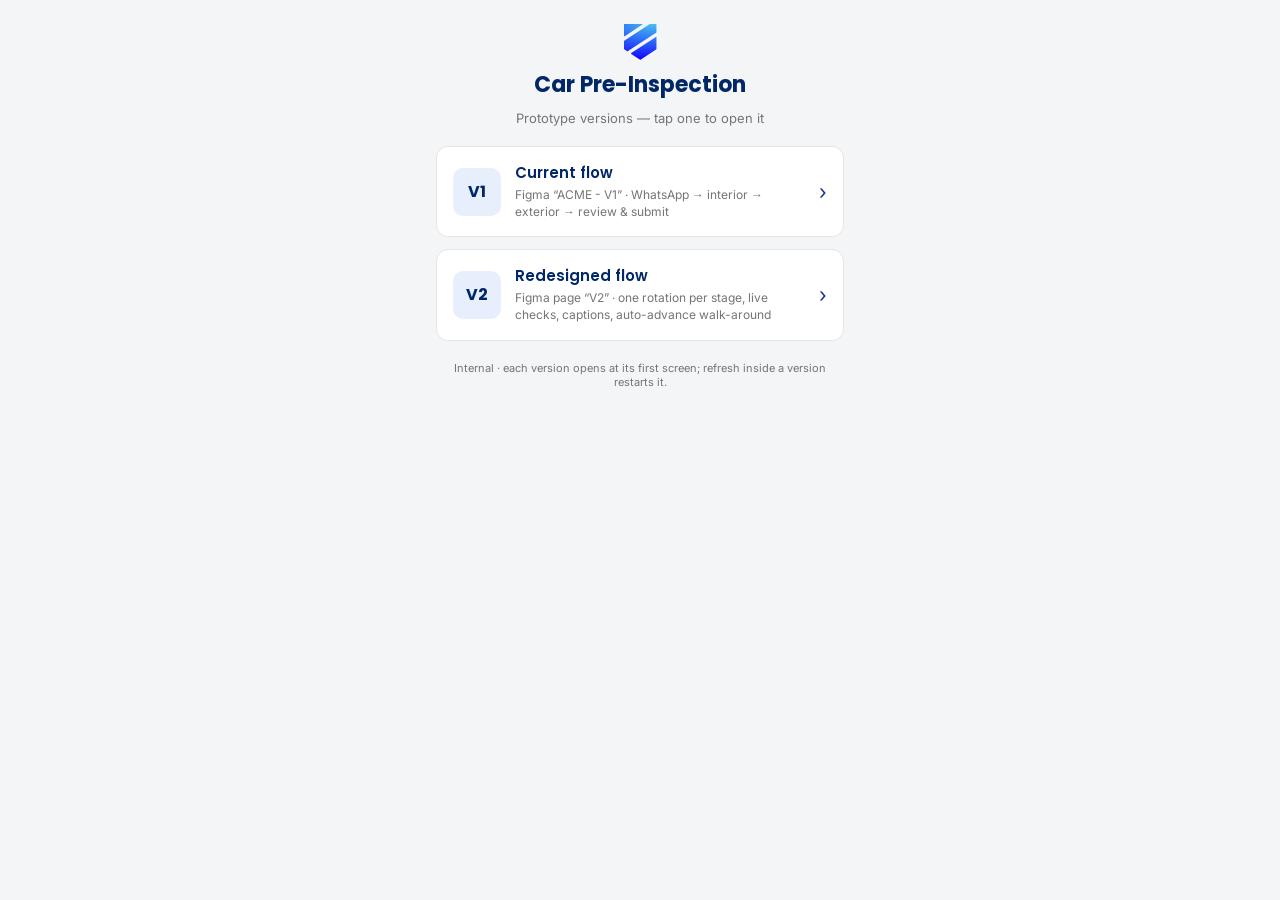
==== commit c92db816: "Add version launcher, move current app to v1/, add V2 redesign - Root index.html lists prototype ver" ====
--- a/index.html
+++ b/index.html
@@ -2,30 +2,52 @@
 <html lang="en">
 <head>
 <meta charset="utf-8">
-<meta name="viewport" content="width=device-width, initial-scale=1, viewport-fit=cover, user-scalable=no">
-<meta name="theme-color" content="#ffffff">
-<title>ACME Car Pre-Inspection</title>
-
-
-<link rel="stylesheet" href="css/fonts.css">
-<link rel="stylesheet" href="css/base.css">
-<link rel="stylesheet" href="css/screens/a-onboarding.css">
-<link rel="stylesheet" href="css/screens/b-instructions.css">
-<link rel="stylesheet" href="css/screens/c-stage1-photos.css">
-<link rel="stylesheet" href="css/screens/d-videos.css">
-<link rel="stylesheet" href="css/screens/e-walkaround.css">
-<link rel="stylesheet" href="css/screens/f-review.css">
+<meta name="viewport" content="width=device-width, initial-scale=1, viewport-fit=cover">
+<meta name="theme-color" content="#f4f5f7">
+<title>ACME Pre-Inspection Prototypes</title>
+<link rel="stylesheet" href="v1/css/fonts.css">
+<style>
+  :root { --brand: #1c3095; --heading: #002767; --text: #212529; --muted: #757575; --line: #e5e5e5; --bg: #f4f5f7; }
+  * { box-sizing: border-box; margin: 0; padding: 0; }
+  body { min-height: 100vh; background: var(--bg); color: var(--text); font-family: 'Inter', sans-serif; -webkit-font-smoothing: antialiased; }
+  .wrap { max-width: 440px; margin: 0 auto; padding: max(24px, env(safe-area-inset-top)) 16px 32px; display: flex; flex-direction: column; gap: 20px; }
+  .top { display: flex; flex-direction: column; align-items: center; gap: 12px; text-align: center; }
+  .top img { width: 33px; height: 36px; }
+  .top h1 { font: 700 22px/1.2 'Poppins', sans-serif; color: var(--heading); }
+  .top p { font-size: 13px; color: var(--muted); }
+  .list { display: flex; flex-direction: column; gap: 12px; }
+  .card { display: flex; gap: 14px; align-items: center; padding: 16px; background: #fff; border: 1px solid var(--line); border-radius: 12px; color: inherit; text-decoration: none; transition: border-color .15s, box-shadow .15s; }
+  .card:hover, .card:focus-visible { border-color: var(--brand); box-shadow: 0 4px 16px rgba(28,48,149,.1); outline: none; }
+  .tag { flex-shrink: 0; width: 48px; height: 48px; border-radius: 10px; background: #e7eefc; color: var(--heading); display: flex; align-items: center; justify-content: center; font: 700 16px/1 'Poppins', sans-serif; }
+  .txt { flex: 1; min-width: 0; display: flex; flex-direction: column; gap: 4px; }
+  .txt b { font: 600 15px/1.3 'Poppins', sans-serif; color: var(--heading); }
+  .txt span { font-size: 12px; line-height: 1.4; color: var(--muted); }
+  .go { flex-shrink: 0; color: var(--brand); font-size: 20px; }
+  .note { font-size: 11px; color: var(--muted); text-align: center; }
+</style>
 </head>
 <body>
-<div id="stage"></div>
-<script src="js/core.js"></script>
-<script src="js/components.js"></script>
-<script src="js/screens/a-onboarding.js"></script>
-<script src="js/screens/b-instructions.js"></script>
-<script src="js/screens/c-stage1-photos.js"></script>
-<script src="js/screens/d-videos.js"></script>
-<script src="js/screens/e-walkaround.js"></script>
-<script src="js/screens/f-review.js"></script>
-<script src="js/flow.js"></script>
+  <main class="wrap">
+    <div class="top">
+      <img src="v1/assets/core/logo.svg" alt="ACME">
+      <h1>Car Pre-Inspection</h1>
+      <p>Prototype versions — tap one to open it</p>
+    </div>
+    <div class="list" id="list"></div>
+    <p class="note">Internal · each version opens at its first screen; refresh inside a version restarts it.</p>
+  </main>
+  <script>
+    // One entry per version; each lives in its own folder (v1/, v2/, …)
+    const VERSIONS = [
+      { id: 'V1', path: 'v1/', name: 'Current flow', desc: 'Figma “ACME - V1” · WhatsApp → interior → exterior → review & submit' },
+      { id: 'V2', path: 'v2/', name: 'Redesigned flow', desc: 'Figma page “V2” · one rotation per stage, live checks, captions, auto-advance walk-around' },
+    ];
+    document.getElementById('list').innerHTML = VERSIONS.map((v) => `
+      <a class="card" href="${v.path}">
+        <div class="tag">${v.id}</div>
+        <div class="txt"><b>${v.name}</b><span>${v.desc}</span></div>
+        <div class="go">›</div>
+      </a>`).join('');
+  </script>
 </body>
 </html>
--- a/v1/css/fonts.css
+++ b/v1/css/fonts.css
@@ -0,0 +1,11 @@
+@font-face{font-family:'Poppins';font-style:normal;font-weight:400;font-display:swap;src:url(../assets/fonts/poppins-latin-400-normal.woff2) format('woff2');}
+@font-face{font-family:'Inter';font-style:normal;font-weight:400;font-display:swap;src:url(../assets/fonts/inter-latin-400-normal.woff2) format('woff2');}
+@font-face{font-family:'Poppins';font-style:normal;font-weight:500;font-display:swap;src:url(../assets/fonts/poppins-latin-500-normal.woff2) format('woff2');}
+@font-face{font-family:'Inter';font-style:normal;font-weight:500;font-display:swap;src:url(../assets/fonts/inter-latin-500-normal.woff2) format('woff2');}
+@font-face{font-family:'Poppins';font-style:normal;font-weight:600;font-display:swap;src:url(../assets/fonts/poppins-latin-600-normal.woff2) format('woff2');}
+@font-face{font-family:'Inter';font-style:normal;font-weight:600;font-display:swap;src:url(../assets/fonts/inter-latin-600-normal.woff2) format('woff2');}
+@font-face{font-family:'Poppins';font-style:normal;font-weight:700;font-display:swap;src:url(../assets/fonts/poppins-latin-700-normal.woff2) format('woff2');}
+@font-face{font-family:'Inter';font-style:normal;font-weight:700;font-display:swap;src:url(../assets/fonts/inter-latin-700-normal.woff2) format('woff2');}
+@font-face{font-family:'Inter';font-style:italic;font-weight:600;font-display:swap;src:url(../assets/fonts/inter-latin-600-italic.woff2) format('woff2');}
+@font-face{font-family:'Montserrat';font-style:normal;font-weight:700;font-display:swap;src:url(../assets/fonts/montserrat-latin-700-normal.woff2) format('woff2');}
+@font-face{font-family:'Roboto';font-style:normal;font-weight:400;font-display:swap;src:url(../assets/fonts/roboto-latin-400-normal.woff2) format('woff2');}
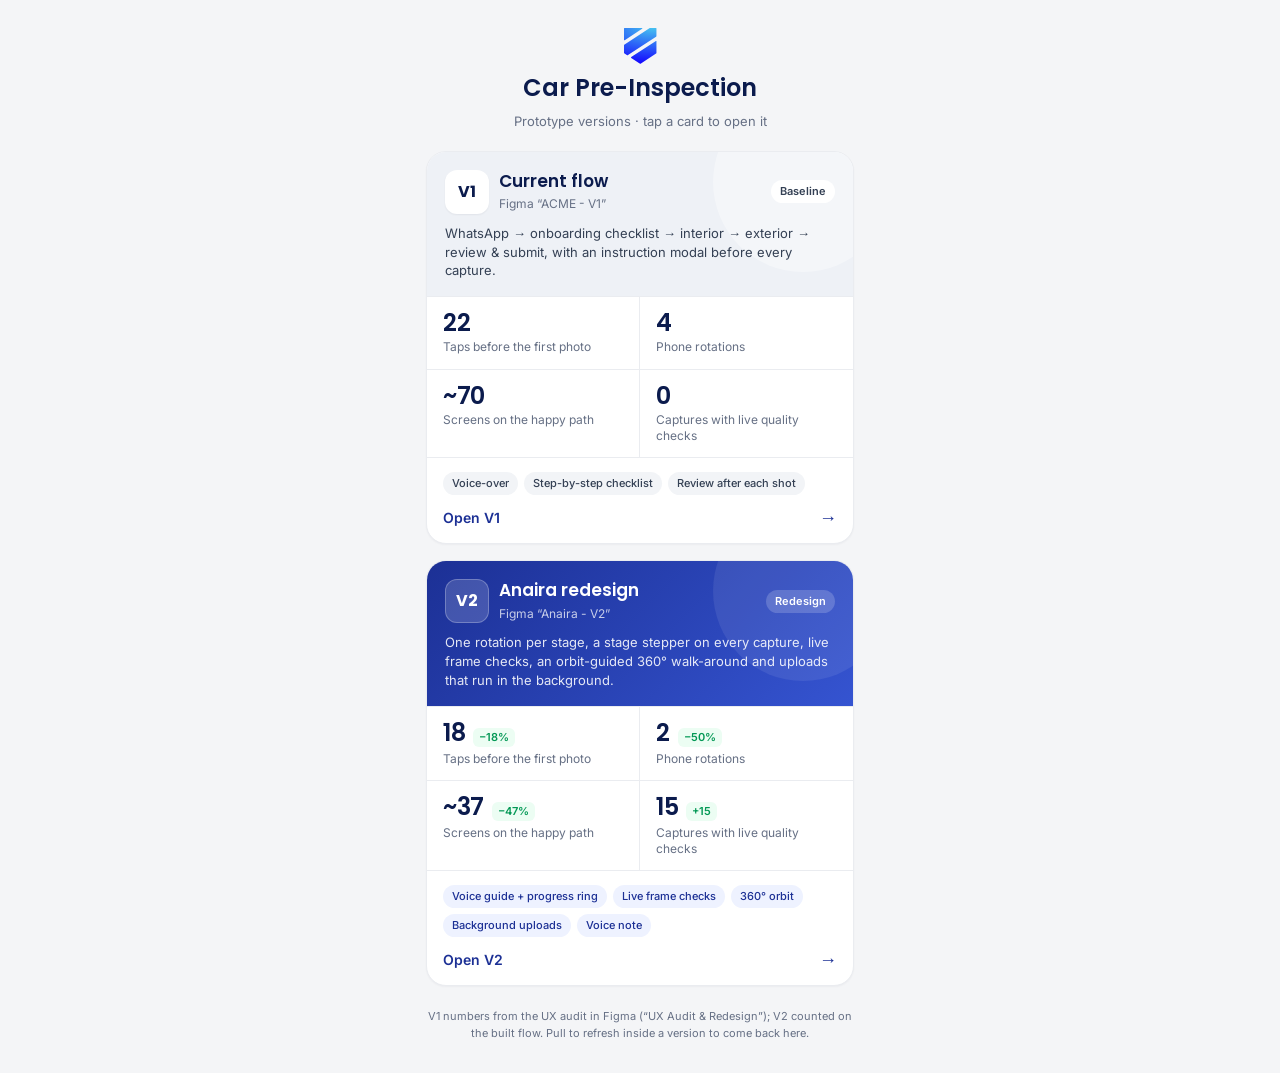
==== commit 2b8bc45b: "V2: rebuild on the Anaira V2 design; launcher pull-to-refresh and version cards - V2 follows Figma s" ====
--- a/index.html
+++ b/index.html
@@ -7,23 +7,51 @@
 <title>ACME Pre-Inspection Prototypes</title>
 <link rel="stylesheet" href="v1/css/fonts.css">
 <style>
-  :root { --brand: #1c3095; --heading: #002767; --text: #212529; --muted: #757575; --line: #e5e5e5; --bg: #f4f5f7; }
+  :root { --brand: #1c3095; --brand2: #3554d1; --ink: #0b1b4d; --text: #101828; --body: #344054; --muted: #667085; --line: #eaecf0; --bg: #f4f5f7; --ok: #039855; --ok-bg: #ecfdf3; }
   * { box-sizing: border-box; margin: 0; padding: 0; }
   body { min-height: 100vh; background: var(--bg); color: var(--text); font-family: 'Inter', sans-serif; -webkit-font-smoothing: antialiased; }
-  .wrap { max-width: 440px; margin: 0 auto; padding: max(24px, env(safe-area-inset-top)) 16px 32px; display: flex; flex-direction: column; gap: 20px; }
-  .top { display: flex; flex-direction: column; align-items: center; gap: 12px; text-align: center; }
+  .wrap { max-width: 460px; margin: 0 auto; padding: max(28px, env(safe-area-inset-top)) 16px 32px; display: flex; flex-direction: column; gap: 22px; }
+  .top { display: flex; flex-direction: column; align-items: center; gap: 10px; text-align: center; }
   .top img { width: 33px; height: 36px; }
-  .top h1 { font: 700 22px/1.2 'Poppins', sans-serif; color: var(--heading); }
+  .top h1 { font: 600 24px/1.2 'Poppins', sans-serif; color: var(--ink); }
   .top p { font-size: 13px; color: var(--muted); }
-  .list { display: flex; flex-direction: column; gap: 12px; }
-  .card { display: flex; gap: 14px; align-items: center; padding: 16px; background: #fff; border: 1px solid var(--line); border-radius: 12px; color: inherit; text-decoration: none; transition: border-color .15s, box-shadow .15s; }
-  .card:hover, .card:focus-visible { border-color: var(--brand); box-shadow: 0 4px 16px rgba(28,48,149,.1); outline: none; }
-  .tag { flex-shrink: 0; width: 48px; height: 48px; border-radius: 10px; background: #e7eefc; color: var(--heading); display: flex; align-items: center; justify-content: center; font: 700 16px/1 'Poppins', sans-serif; }
-  .txt { flex: 1; min-width: 0; display: flex; flex-direction: column; gap: 4px; }
-  .txt b { font: 600 15px/1.3 'Poppins', sans-serif; color: var(--heading); }
-  .txt span { font-size: 12px; line-height: 1.4; color: var(--muted); }
-  .go { flex-shrink: 0; color: var(--brand); font-size: 20px; }
-  .note { font-size: 11px; color: var(--muted); text-align: center; }
+  .list { display: flex; flex-direction: column; gap: 16px; }
+
+  /* version card */
+  .card { display: block; background: #fff; border: 1px solid var(--line); border-radius: 20px; overflow: hidden; color: inherit; text-decoration: none; box-shadow: 0 1px 2px rgba(16,24,40,.04); transition: transform .15s, box-shadow .15s, border-color .15s; }
+  .card:hover, .card:focus-visible { transform: translateY(-2px); box-shadow: 0 12px 28px rgba(28,48,149,.12); border-color: #c7d2fe; outline: none; }
+  .card:active { transform: translateY(0); }
+  .hero { position: relative; padding: 18px 18px 16px; background: #eef1f6; display: flex; flex-direction: column; gap: 10px; overflow: hidden; }
+  .card.v2 .hero { background: linear-gradient(135deg, var(--brand) 0%, var(--brand2) 100%); color: #fff; }
+  .hero::after { content: ''; position: absolute; right: -40px; top: -60px; width: 180px; height: 180px; border-radius: 50%; background: rgba(255,255,255,.35); pointer-events: none; }
+  .card.v2 .hero::after { background: rgba(255,255,255,.08); }
+  .row { display: flex; align-items: center; gap: 10px; position: relative; z-index: 1; }
+  .ver { width: 44px; height: 44px; border-radius: 12px; display: flex; align-items: center; justify-content: center; font: 700 16px/1 'Poppins', sans-serif; background: #fff; color: var(--ink); flex-shrink: 0; box-shadow: 0 1px 2px rgba(16,24,40,.06); }
+  .card.v2 .ver { background: rgba(255,255,255,.16); color: #fff; box-shadow: inset 0 0 0 1px rgba(255,255,255,.25); }
+  .ttl { flex: 1; min-width: 0; }
+  .ttl b { display: block; font: 600 17px/1.25 'Poppins', sans-serif; color: var(--ink); }
+  .card.v2 .ttl b { color: #fff; }
+  .ttl span { font-size: 12px; color: var(--muted); }
+  .card.v2 .ttl span { color: rgba(255,255,255,.75); }
+  .pill { font: 600 11px/1 'Inter', sans-serif; padding: 6px 9px; border-radius: 99px; background: #fff; color: var(--body); white-space: nowrap; }
+  .card.v2 .pill { background: rgba(255,255,255,.18); color: #fff; }
+  .desc { position: relative; z-index: 1; font-size: 13px; line-height: 1.45; color: var(--body); }
+  .card.v2 .desc { color: rgba(255,255,255,.88); }
+
+  .metrics { display: grid; grid-template-columns: 1fr 1fr; }
+  .m { padding: 14px 16px; display: flex; flex-direction: column; gap: 4px; border-top: 1px solid var(--line); }
+  .m:nth-child(odd) { border-right: 1px solid var(--line); }
+  .mv { display: flex; align-items: baseline; gap: 8px; flex-wrap: wrap; }
+  .mv b { font: 600 24px/1 'Poppins', sans-serif; color: var(--ink); letter-spacing: -.5px; }
+  .delta { font: 600 11px/1 'Inter', sans-serif; padding: 4px 6px; border-radius: 6px; background: var(--ok-bg); color: var(--ok); white-space: nowrap; }
+  .ml { font-size: 12px; line-height: 1.3; color: var(--muted); }
+  .feats { display: flex; flex-wrap: wrap; gap: 6px; padding: 14px 16px 0; border-top: 1px solid var(--line); }
+  .feats span { font: 500 11px/1 'Inter', sans-serif; padding: 6px 9px; border-radius: 99px; background: #f2f4f7; color: var(--body); }
+  .card.v2 .feats span { background: #eef2ff; color: var(--brand); }
+  .open { display: flex; align-items: center; justify-content: space-between; padding: 14px 16px 16px; font: 600 14px/1 'Inter', sans-serif; color: var(--brand); }
+  .open i { font-style: normal; font-size: 18px; transition: transform .15s; }
+  .card:hover .open i { transform: translateX(3px); }
+  .note { font-size: 11px; line-height: 1.5; color: var(--muted); text-align: center; }
 </style>
 </head>
 <body>
@@ -31,22 +59,43 @@
     <div class="top">
       <img src="v1/assets/core/logo.svg" alt="ACME">
       <h1>Car Pre-Inspection</h1>
-      <p>Prototype versions — tap one to open it</p>
+      <p>Prototype versions · tap a card to open it</p>
     </div>
     <div class="list" id="list"></div>
-    <p class="note">Internal · each version opens at its first screen; refresh inside a version restarts it.</p>
+    <p class="note">V1 numbers from the UX audit in Figma (“UX Audit &amp; Redesign”); V2 counted on the built flow. Pull to refresh inside a version to come back here.</p>
   </main>
   <script>
-    // One entry per version; each lives in its own folder (v1/, v2/, …)
+    // One entry per version; each lives in its own folder (v1/, v2/, …). `metrics` values come from the Figma UX audit;
+    // `base` on a later version shows the change against V1.
+    const METRICS = [
+      ['taps', 'Taps before the first photo'], ['rot', 'Phone rotations'], ['screens', 'Screens on the happy path'], ['live', 'Captures with live quality checks'],
+    ];
     const VERSIONS = [
-      { id: 'V1', path: 'v1/', name: 'Current flow', desc: 'Figma “ACME - V1” · WhatsApp → interior → exterior → review & submit' },
-      { id: 'V2', path: 'v2/', name: 'Redesigned flow', desc: 'Figma page “V2” · one rotation per stage, live checks, captions, auto-advance walk-around' },
+      {
+        id: 'V1', path: 'v1/', name: 'Current flow', sub: 'Figma “ACME - V1”', tag: 'Baseline',
+        desc: 'WhatsApp → onboarding checklist → interior → exterior → review & submit, with an instruction modal before every capture.',
+        metrics: { taps: '22', rot: '4', screens: '~70', live: '0' },
+        feats: ['Voice-over', 'Step-by-step checklist', 'Review after each shot'],
+      },
+      {
+        id: 'V2', path: 'v2/', name: 'Anaira redesign', sub: 'Figma “Anaira - V2”', tag: 'Redesign',
+        desc: 'One rotation per stage, a stage stepper on every capture, live frame checks, an orbit-guided 360° walk-around and uploads that run in the background.',
+        metrics: { taps: '18', rot: '2', screens: '~37', live: '15' },
+        base: { taps: 22, rot: 4, screens: 70, live: 0 },
+        feats: ['Voice guide + progress ring', 'Live frame checks', '360° orbit', 'Background uploads', 'Voice note'],
+      },
     ];
+    const delta = (v, b) => { const n = parseFloat(String(v).replace('~', '')); return b ? `−${Math.round((1 - n / b) * 100)}%` : `+${n}`; };
     document.getElementById('list').innerHTML = VERSIONS.map((v) => `
-      <a class="card" href="${v.path}">
-        <div class="tag">${v.id}</div>
-        <div class="txt"><b>${v.name}</b><span>${v.desc}</span></div>
-        <div class="go">›</div>
+      <a class="card ${v.id.toLowerCase()}" href="${v.path}">
+        <div class="hero">
+          <div class="row"><span class="ver">${v.id}</span><div class="ttl"><b>${v.name}</b><span>${v.sub}</span></div><span class="pill">${v.tag}</span></div>
+          <p class="desc">${v.desc}</p>
+        </div>
+        <div class="metrics">${METRICS.map(([k, label]) => `
+          <div class="m"><div class="mv"><b>${v.metrics[k]}</b>${v.base ? `<span class="delta">${delta(v.metrics[k], v.base[k])}</span>` : ''}</div><span class="ml">${label}</span></div>`).join('')}</div>
+        <div class="feats">${v.feats.map((f) => `<span>${f}</span>`).join('')}</div>
+        <div class="open">Open ${v.id}<i>→</i></div>
       </a>`).join('');
   </script>
 </body>
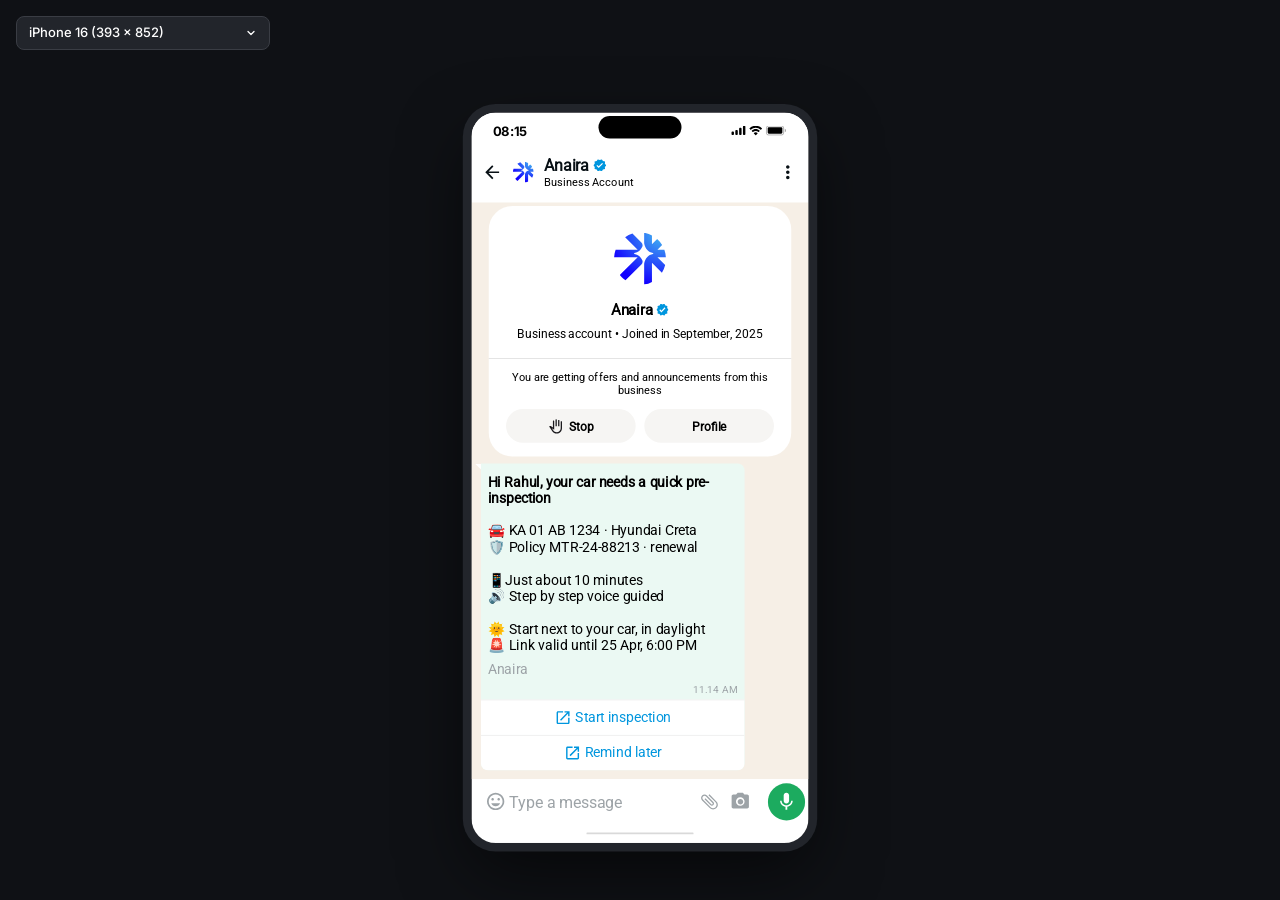
==== commit 7a8bb318: "V2 default with responsive layout, platform device chrome and capture polish - Root redirects to V2;" ====
--- a/index.html
+++ b/index.html
@@ -2,101 +2,10 @@
 <html lang="en">
 <head>
 <meta charset="utf-8">
-<meta name="viewport" content="width=device-width, initial-scale=1, viewport-fit=cover">
-<meta name="theme-color" content="#f4f5f7">
-<title>ACME Pre-Inspection Prototypes</title>
-<link rel="stylesheet" href="v1/css/fonts.css">
-<style>
-  :root { --brand: #1c3095; --brand2: #3554d1; --ink: #0b1b4d; --text: #101828; --body: #344054; --muted: #667085; --line: #eaecf0; --bg: #f4f5f7; --ok: #039855; --ok-bg: #ecfdf3; }
-  * { box-sizing: border-box; margin: 0; padding: 0; }
-  body { min-height: 100vh; background: var(--bg); color: var(--text); font-family: 'Inter', sans-serif; -webkit-font-smoothing: antialiased; }
-  .wrap { max-width: 460px; margin: 0 auto; padding: max(28px, env(safe-area-inset-top)) 16px 32px; display: flex; flex-direction: column; gap: 22px; }
-  .top { display: flex; flex-direction: column; align-items: center; gap: 10px; text-align: center; }
-  .top img { width: 33px; height: 36px; }
-  .top h1 { font: 600 24px/1.2 'Poppins', sans-serif; color: var(--ink); }
-  .top p { font-size: 13px; color: var(--muted); }
-  .list { display: flex; flex-direction: column; gap: 16px; }
-
-  /* version card */
-  .card { display: block; background: #fff; border: 1px solid var(--line); border-radius: 20px; overflow: hidden; color: inherit; text-decoration: none; box-shadow: 0 1px 2px rgba(16,24,40,.04); transition: transform .15s, box-shadow .15s, border-color .15s; }
-  .card:hover, .card:focus-visible { transform: translateY(-2px); box-shadow: 0 12px 28px rgba(28,48,149,.12); border-color: #c7d2fe; outline: none; }
-  .card:active { transform: translateY(0); }
-  .hero { position: relative; padding: 18px 18px 16px; background: #eef1f6; display: flex; flex-direction: column; gap: 10px; overflow: hidden; }
-  .card.v2 .hero { background: linear-gradient(135deg, var(--brand) 0%, var(--brand2) 100%); color: #fff; }
-  .hero::after { content: ''; position: absolute; right: -40px; top: -60px; width: 180px; height: 180px; border-radius: 50%; background: rgba(255,255,255,.35); pointer-events: none; }
-  .card.v2 .hero::after { background: rgba(255,255,255,.08); }
-  .row { display: flex; align-items: center; gap: 10px; position: relative; z-index: 1; }
-  .ver { width: 44px; height: 44px; border-radius: 12px; display: flex; align-items: center; justify-content: center; font: 700 16px/1 'Poppins', sans-serif; background: #fff; color: var(--ink); flex-shrink: 0; box-shadow: 0 1px 2px rgba(16,24,40,.06); }
-  .card.v2 .ver { background: rgba(255,255,255,.16); color: #fff; box-shadow: inset 0 0 0 1px rgba(255,255,255,.25); }
-  .ttl { flex: 1; min-width: 0; }
-  .ttl b { display: block; font: 600 17px/1.25 'Poppins', sans-serif; color: var(--ink); }
-  .card.v2 .ttl b { color: #fff; }
-  .ttl span { font-size: 12px; color: var(--muted); }
-  .card.v2 .ttl span { color: rgba(255,255,255,.75); }
-  .pill { font: 600 11px/1 'Inter', sans-serif; padding: 6px 9px; border-radius: 99px; background: #fff; color: var(--body); white-space: nowrap; }
-  .card.v2 .pill { background: rgba(255,255,255,.18); color: #fff; }
-  .desc { position: relative; z-index: 1; font-size: 13px; line-height: 1.45; color: var(--body); }
-  .card.v2 .desc { color: rgba(255,255,255,.88); }
-
-  .metrics { display: grid; grid-template-columns: 1fr 1fr; }
-  .m { padding: 14px 16px; display: flex; flex-direction: column; gap: 4px; border-top: 1px solid var(--line); }
-  .m:nth-child(odd) { border-right: 1px solid var(--line); }
-  .mv { display: flex; align-items: baseline; gap: 8px; flex-wrap: wrap; }
-  .mv b { font: 600 24px/1 'Poppins', sans-serif; color: var(--ink); letter-spacing: -.5px; }
-  .delta { font: 600 11px/1 'Inter', sans-serif; padding: 4px 6px; border-radius: 6px; background: var(--ok-bg); color: var(--ok); white-space: nowrap; }
-  .ml { font-size: 12px; line-height: 1.3; color: var(--muted); }
-  .feats { display: flex; flex-wrap: wrap; gap: 6px; padding: 14px 16px 0; border-top: 1px solid var(--line); }
-  .feats span { font: 500 11px/1 'Inter', sans-serif; padding: 6px 9px; border-radius: 99px; background: #f2f4f7; color: var(--body); }
-  .card.v2 .feats span { background: #eef2ff; color: var(--brand); }
-  .open { display: flex; align-items: center; justify-content: space-between; padding: 14px 16px 16px; font: 600 14px/1 'Inter', sans-serif; color: var(--brand); }
-  .open i { font-style: normal; font-size: 18px; transition: transform .15s; }
-  .card:hover .open i { transform: translateX(3px); }
-  .note { font-size: 11px; line-height: 1.5; color: var(--muted); text-align: center; }
-</style>
+<title>Anaira Car Pre-Inspection</title>
+<!-- V2 is the default flow; V1 stays at /v1/ -->
+<script>location.replace('v2/' + location.search + location.hash);</script>
+<meta http-equiv="refresh" content="0; url=v2/">
 </head>
-<body>
-  <main class="wrap">
-    <div class="top">
-      <img src="v1/assets/core/logo.svg" alt="ACME">
-      <h1>Car Pre-Inspection</h1>
-      <p>Prototype versions · tap a card to open it</p>
-    </div>
-    <div class="list" id="list"></div>
-    <p class="note">V1 numbers from the UX audit in Figma (“UX Audit &amp; Redesign”); V2 counted on the built flow. Pull to refresh inside a version to come back here.</p>
-  </main>
-  <script>
-    // One entry per version; each lives in its own folder (v1/, v2/, …). `metrics` values come from the Figma UX audit;
-    // `base` on a later version shows the change against V1.
-    const METRICS = [
-      ['taps', 'Taps before the first photo'], ['rot', 'Phone rotations'], ['screens', 'Screens on the happy path'], ['live', 'Captures with live quality checks'],
-    ];
-    const VERSIONS = [
-      {
-        id: 'V1', path: 'v1/', name: 'Current flow', sub: 'Figma “ACME - V1”', tag: 'Baseline',
-        desc: 'WhatsApp → onboarding checklist → interior → exterior → review & submit, with an instruction modal before every capture.',
-        metrics: { taps: '22', rot: '4', screens: '~70', live: '0' },
-        feats: ['Voice-over', 'Step-by-step checklist', 'Review after each shot'],
-      },
-      {
-        id: 'V2', path: 'v2/', name: 'Anaira redesign', sub: 'Figma “Anaira - V2”', tag: 'Redesign',
-        desc: 'One rotation per stage, a stage stepper on every capture, live frame checks, an orbit-guided 360° walk-around and uploads that run in the background.',
-        metrics: { taps: '18', rot: '2', screens: '~37', live: '15' },
-        base: { taps: 22, rot: 4, screens: 70, live: 0 },
-        feats: ['Voice guide + progress ring', 'Live frame checks', '360° orbit', 'Background uploads', 'Voice note'],
-      },
-    ];
-    const delta = (v, b) => { const n = parseFloat(String(v).replace('~', '')); return b ? `−${Math.round((1 - n / b) * 100)}%` : `+${n}`; };
-    document.getElementById('list').innerHTML = VERSIONS.map((v) => `
-      <a class="card ${v.id.toLowerCase()}" href="${v.path}">
-        <div class="hero">
-          <div class="row"><span class="ver">${v.id}</span><div class="ttl"><b>${v.name}</b><span>${v.sub}</span></div><span class="pill">${v.tag}</span></div>
-          <p class="desc">${v.desc}</p>
-        </div>
-        <div class="metrics">${METRICS.map(([k, label]) => `
-          <div class="m"><div class="mv"><b>${v.metrics[k]}</b>${v.base ? `<span class="delta">${delta(v.metrics[k], v.base[k])}</span>` : ''}</div><span class="ml">${label}</span></div>`).join('')}</div>
-        <div class="feats">${v.feats.map((f) => `<span>${f}</span>`).join('')}</div>
-        <div class="open">Open ${v.id}<i>→</i></div>
-      </a>`).join('');
-  </script>
-</body>
+<body></body>
 </html>
